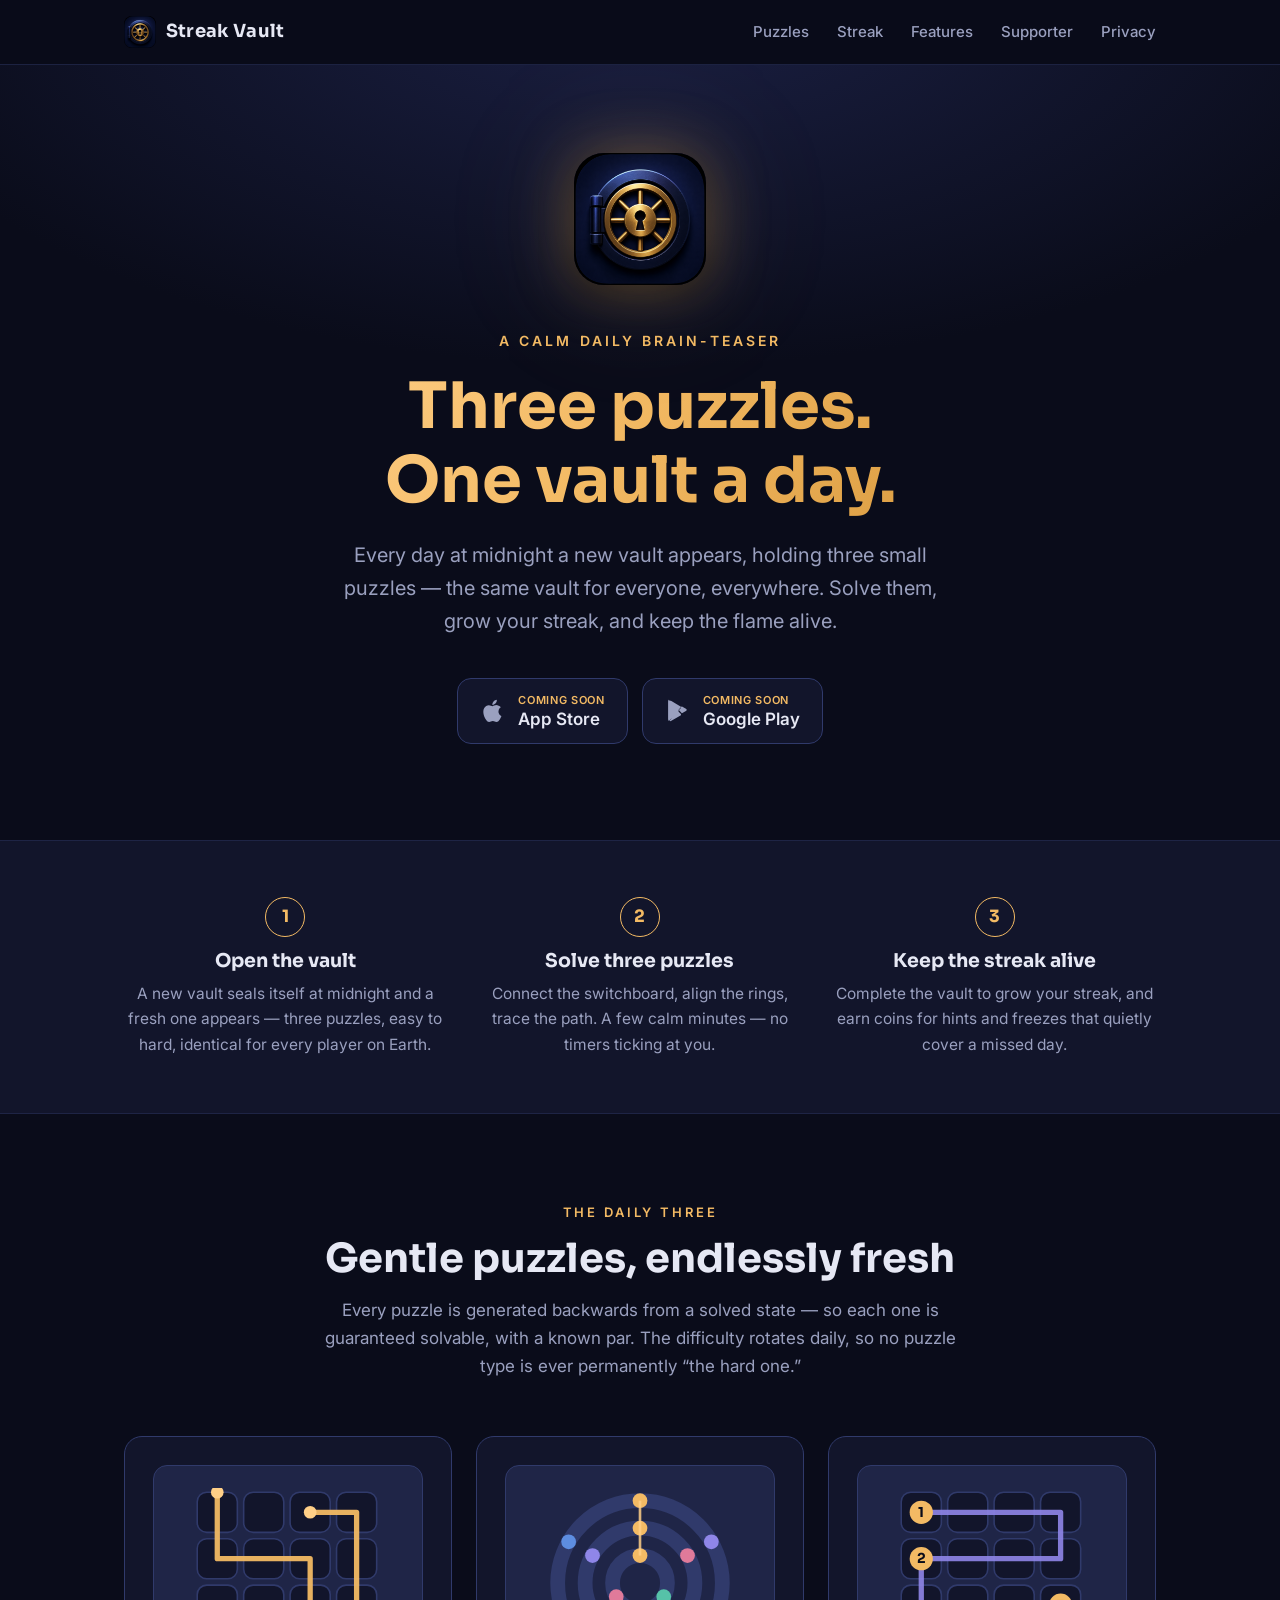
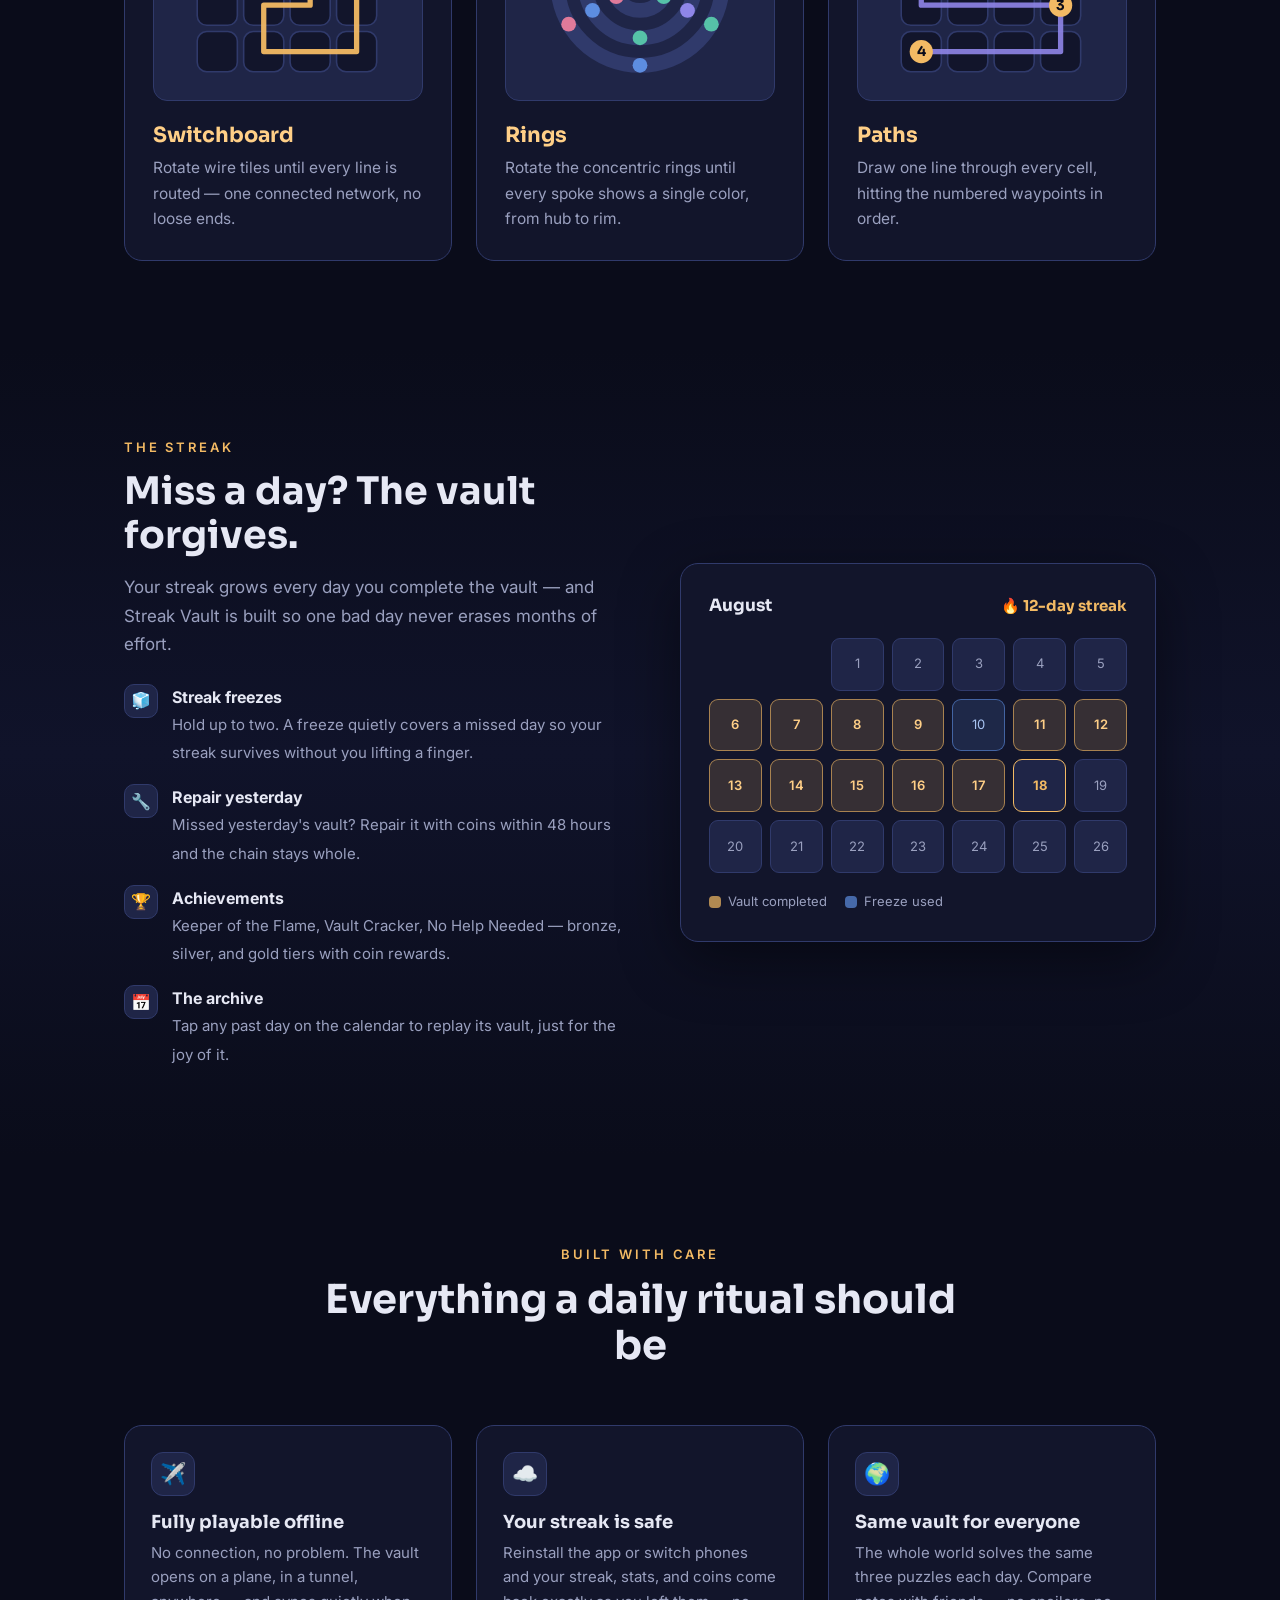
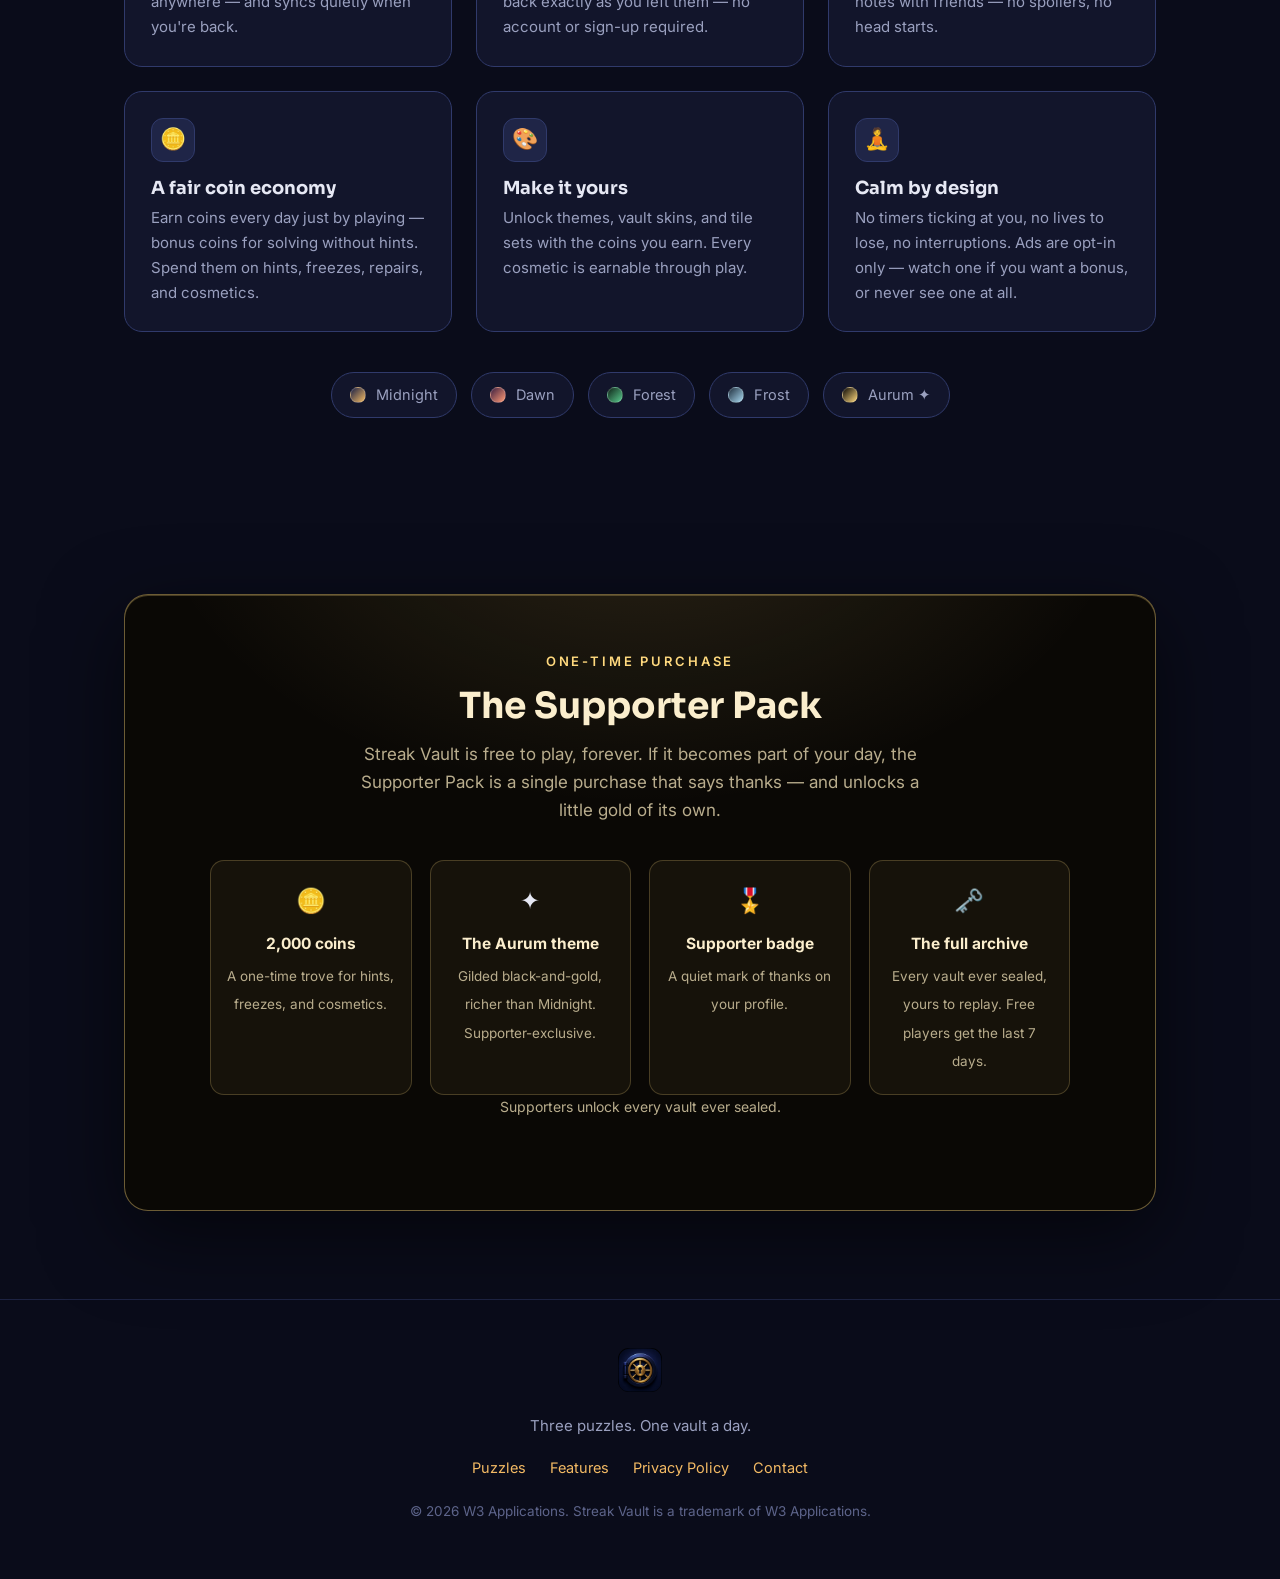
==== index.html @ 49f93452 "Marketing site + privacy policy for streakvault.com Dark 'vault premium' landing page in the app's M" ====
<!DOCTYPE html>
<html lang="en">
<head>
  <meta charset="UTF-8">
  <meta name="viewport" content="width=device-width, initial-scale=1.0">
  <title>Streak Vault — Three puzzles. One vault a day.</title>
  <meta name="description" content="A calm daily brain-teaser. Open the daily vault, solve three small puzzles, and keep your streak alive. Same vault for everyone, everywhere — fully playable offline.">
  <link rel="icon" type="image/png" href="assets/favicon.png">
  <link rel="apple-touch-icon" href="assets/apple-touch-icon.png">
  <meta property="og:title" content="Streak Vault — Three puzzles. One vault a day.">
  <meta property="og:description" content="A calm daily brain-teaser. Open the daily vault, solve three small puzzles, and keep your streak alive.">
  <meta property="og:image" content="https://streakvault.com/assets/app-icon.png">
  <meta property="og:url" content="https://streakvault.com/">
  <meta property="og:type" content="website">
  <link rel="preconnect" href="https://fonts.googleapis.com">
  <link rel="preconnect" href="https://fonts.gstatic.com" crossorigin>
  <link href="https://fonts.googleapis.com/css2?family=Inter:wght@400;500;600&family=Sora:wght@600;700&display=swap" rel="stylesheet">
  <link rel="stylesheet" href="styles.css">
</head>
<body>

<nav class="nav">
  <div class="wrap nav-inner">
    <a href="#" class="nav-brand">
      <img src="assets/app-icon.png" alt="" width="32" height="32">
      Streak Vault
    </a>
    <div class="nav-links">
      <a href="#puzzles">Puzzles</a>
      <a href="#streak" class="hide-sm">Streak</a>
      <a href="#features" class="hide-sm">Features</a>
      <a href="#supporter">Supporter</a>
      <a href="privacy.html">Privacy</a>
    </div>
  </div>
</nav>

<header class="hero">
  <div class="wrap">
    <img class="hero-icon" src="assets/app-icon.png" alt="Streak Vault app icon" width="132" height="132">
    <div class="eyebrow">A calm daily brain-teaser</div>
    <h1>Three puzzles.<br>One vault a day.</h1>
    <p class="sub">Every day at midnight a new vault appears, holding three small puzzles — the same vault for everyone, everywhere. Solve them, grow your streak, and keep the flame alive.</p>
    <div class="badges">
      <span class="badge" title="Coming soon">
        <svg viewBox="0 0 24 24" aria-hidden="true"><path d="M17.05 12.54c-.03-2.6 2.12-3.85 2.22-3.91-1.21-1.77-3.09-2.01-3.76-2.04-1.6-.16-3.12.94-3.93.94-.81 0-2.06-.92-3.39-.89-1.74.03-3.35 1.01-4.25 2.57-1.81 3.14-.46 7.79 1.3 10.34.86 1.25 1.89 2.65 3.24 2.6 1.3-.05 1.79-.84 3.36-.84 1.57 0 2.01.84 3.38.81 1.4-.02 2.29-1.27 3.15-2.53.99-1.45 1.4-2.85 1.42-2.92-.03-.01-2.72-1.04-2.74-4.13zM14.46 4.9c.72-.87 1.2-2.08 1.07-3.29-1.03.04-2.28.69-3.02 1.56-.66.77-1.24 2-1.09 3.18 1.15.09 2.33-.58 3.04-1.45z"/></svg>
        <span><span class="badge-top">Coming soon</span><span class="badge-bottom">App Store</span></span>
      </span>
      <span class="badge" title="Coming soon">
        <svg viewBox="0 0 24 24" aria-hidden="true"><path d="M3.6 1.8c-.4.4-.6 1-.6 1.7v17c0 .7.2 1.3.6 1.7l.1.1 9.5-9.5v-.2L3.7 1.7l-.1.1zm12.8 12.9l-3.2-3.2v-.2l3.2-3.2.1.1 3.8 2.2c1.1.6 1.1 1.6 0 2.2l-3.8 2.2-.1-.1zm-.9.9L12.3 12.4 4.5 22.2c.4.4 1 .4 1.7 0l9.3-5.4v-1.2zm0-7.2L6.2 3c-.7-.4-1.3-.4-1.7 0l7.8 9.8 3.2-3.2v-1.2z" transform="scale(0.95)"/></svg>
        <span><span class="badge-top">Coming soon</span><span class="badge-bottom">Google Play</span></span>
      </span>
    </div>
  </div>
</header>

<div class="ritual">
  <div class="wrap ritual-steps">
    <div class="ritual-step">
      <span class="num">1</span>
      <h3>Open the vault</h3>
      <p>A new vault seals itself at midnight and a fresh one appears — three puzzles, easy to hard, identical for every player on Earth.</p>
    </div>
    <div class="ritual-step">
      <span class="num">2</span>
      <h3>Solve three puzzles</h3>
      <p>Connect the switchboard, align the rings, trace the path. A few calm minutes — no timers ticking at you.</p>
    </div>
    <div class="ritual-step">
      <span class="num">3</span>
      <h3>Keep the streak alive</h3>
      <p>Complete the vault to grow your streak, and earn coins for hints and freezes that quietly cover a missed day.</p>
    </div>
  </div>
</div>

<section id="puzzles">
  <div class="wrap">
    <div class="section-head">
      <div class="kicker">The daily three</div>
      <h2>Gentle puzzles, endlessly fresh</h2>
      <p>Every puzzle is generated backwards from a solved state — so each one is guaranteed solvable, with a known par. The difficulty rotates daily, so no puzzle type is ever permanently “the hard one.”</p>
    </div>
    <div class="puzzles-grid">

      <div class="puzzle-card">
        <div class="puzzle-art">
          <svg viewBox="0 0 180 180" aria-hidden="true">
            <g stroke="#303a6b" stroke-width="1.5" fill="#12152b">
              <rect x="4" y="4" width="38" height="38" rx="9"/><rect x="48" y="4" width="38" height="38" rx="9"/><rect x="92" y="4" width="38" height="38" rx="9"/><rect x="136" y="4" width="38" height="38" rx="9"/>
              <rect x="4" y="48" width="38" height="38" rx="9"/><rect x="48" y="48" width="38" height="38" rx="9"/><rect x="92" y="48" width="38" height="38" rx="9"/><rect x="136" y="48" width="38" height="38" rx="9"/>
              <rect x="4" y="92" width="38" height="38" rx="9"/><rect x="48" y="92" width="38" height="38" rx="9"/><rect x="92" y="92" width="38" height="38" rx="9"/><rect x="136" y="92" width="38" height="38" rx="9"/>
              <rect x="4" y="136" width="38" height="38" rx="9"/><rect x="48" y="136" width="38" height="38" rx="9"/><rect x="92" y="136" width="38" height="38" rx="9"/><rect x="136" y="136" width="38" height="38" rx="9"/>
            </g>
            <path d="M23 4 L23 67 L111 67 L111 111 L67 111 L67 155 L155 155 L155 23 L111 23" fill="none" stroke="#f3ba64" stroke-width="5" stroke-linecap="round" stroke-linejoin="round" opacity="0.95"/>
            <circle cx="23" cy="4" r="6" fill="#ffcf87"/>
            <circle cx="111" cy="23" r="6" fill="#ffcf87"/>
          </svg>
        </div>
        <h3>Switchboard</h3>
        <p>Rotate wire tiles until every line is routed — one connected network, no loose ends.</p>
      </div>

      <div class="puzzle-card">
        <div class="puzzle-art">
          <svg viewBox="0 0 180 180" aria-hidden="true">
            <circle cx="90" cy="90" r="78" fill="none" stroke="#303a6b" stroke-width="14"/>
            <circle cx="90" cy="90" r="52" fill="none" stroke="#303a6b" stroke-width="14"/>
            <circle cx="90" cy="90" r="26" fill="none" stroke="#303a6b" stroke-width="14"/>
            <g>
              <circle cx="90" cy="12" r="7" fill="#f3ba64"/><circle cx="90" cy="38" r="7" fill="#f3ba64"/><circle cx="90" cy="64" r="7" fill="#f3ba64"/>
              <circle cx="157.6" cy="129" r="7" fill="#56c2a8"/><circle cx="135" cy="116" r="7" fill="#8f86e8"/><circle cx="112.5" cy="103" r="7" fill="#56c2a8"/>
              <circle cx="22.4" cy="129" r="7" fill="#e07a9a"/><circle cx="45" cy="116" r="7" fill="#5d8de0"/><circle cx="67.5" cy="103" r="7" fill="#e07a9a"/>
              <circle cx="22.4" cy="51" r="7" fill="#5d8de0"/><circle cx="45" cy="64" r="7" fill="#8f86e8"/>
              <circle cx="157.6" cy="51" r="7" fill="#8f86e8"/><circle cx="135" cy="64" r="7" fill="#e07a9a"/>
              <circle cx="90" cy="168" r="7" fill="#5d8de0"/><circle cx="90" cy="142" r="7" fill="#56c2a8"/>
            </g>
            <line x1="90" y1="12" x2="90" y2="64" stroke="#ffcf87" stroke-width="2.5" opacity="0.85"/>
          </svg>
        </div>
        <h3>Rings</h3>
        <p>Rotate the concentric rings until every spoke shows a single color, from hub to rim.</p>
      </div>

      <div class="puzzle-card">
        <div class="puzzle-art">
          <svg viewBox="0 0 180 180" aria-hidden="true">
            <g stroke="#303a6b" stroke-width="1.5" fill="#12152b">
              <rect x="4" y="4" width="38" height="38" rx="9"/><rect x="48" y="4" width="38" height="38" rx="9"/><rect x="92" y="4" width="38" height="38" rx="9"/><rect x="136" y="4" width="38" height="38" rx="9"/>
              <rect x="4" y="48" width="38" height="38" rx="9"/><rect x="48" y="48" width="38" height="38" rx="9"/><rect x="92" y="48" width="38" height="38" rx="9"/><rect x="136" y="48" width="38" height="38" rx="9"/>
              <rect x="4" y="92" width="38" height="38" rx="9"/><rect x="48" y="92" width="38" height="38" rx="9"/><rect x="92" y="92" width="38" height="38" rx="9"/><rect x="136" y="92" width="38" height="38" rx="9"/>
              <rect x="4" y="136" width="38" height="38" rx="9"/><rect x="48" y="136" width="38" height="38" rx="9"/><rect x="92" y="136" width="38" height="38" rx="9"/><rect x="136" y="136" width="38" height="38" rx="9"/>
            </g>
            <path d="M23 23 L67 23 L111 23 L155 23 L155 67 L111 67 L67 67 L23 67 L23 111 L67 111 L111 111 L155 111 L155 155 L111 155 L67 155 L23 155"
                  fill="none" stroke="#8f86e8" stroke-width="5" stroke-linecap="round" stroke-linejoin="round" opacity="0.9"/>
            <g font-family="Sora, sans-serif" font-size="13" font-weight="700" text-anchor="middle">
              <circle cx="23" cy="23" r="11" fill="#f3ba64"/><text x="23" y="27.5" fill="#0a0c1a">1</text>
              <circle cx="23" cy="67" r="11" fill="#f3ba64"/><text x="23" y="71.5" fill="#0a0c1a">2</text>
              <circle cx="155" cy="111" r="11" fill="#f3ba64"/><text x="155" y="115.5" fill="#0a0c1a">3</text>
              <circle cx="23" cy="155" r="11" fill="#f3ba64"/><text x="23" y="159.5" fill="#0a0c1a">4</text>
            </g>
          </svg>
        </div>
        <h3>Paths</h3>
        <p>Draw one line through every cell, hitting the numbered waypoints in order.</p>
      </div>

    </div>
  </div>
</section>

<section id="streak" class="streak">
  <div class="wrap streak-cols">
    <div class="streak-copy">
      <div class="kicker" style="font-size:13px;font-weight:600;letter-spacing:.22em;text-transform:uppercase;color:var(--gold);margin-bottom:12px;">The streak</div>
      <h2>Miss a day? The vault forgives.</h2>
      <p>Your streak grows every day you complete the vault — and Streak Vault is built so one bad day never erases months of effort.</p>
      <ul class="streak-list">
        <li>
          <span class="dot">🧊</span>
          <span><b>Streak freezes</b><span class="desc">Hold up to two. A freeze quietly covers a missed day so your streak survives without you lifting a finger.</span></span>
        </li>
        <li>
          <span class="dot">🔧</span>
          <span><b>Repair yesterday</b><span class="desc">Missed yesterday's vault? Repair it with coins within 48 hours and the chain stays whole.</span></span>
        </li>
        <li>
          <span class="dot">🏆</span>
          <span><b>Achievements</b><span class="desc">Keeper of the Flame, Vault Cracker, No Help Needed — bronze, silver, and gold tiers with coin rewards.</span></span>
        </li>
        <li>
          <span class="dot">📅</span>
          <span><b>The archive</b><span class="desc">Tap any past day on the calendar to replay its vault, just for the joy of it.</span></span>
        </li>
      </ul>
    </div>
    <div class="calendar-card" aria-hidden="true">
      <div class="cal-head">
        <span class="month">August</span>
        <span class="streak-count">🔥 12-day streak</span>
      </div>
      <div class="cal-grid">
        <span class="cal-cell empty"></span><span class="cal-cell empty"></span><span class="cal-cell">1</span><span class="cal-cell">2</span><span class="cal-cell">3</span><span class="cal-cell">4</span><span class="cal-cell">5</span>
        <span class="cal-cell done">6</span><span class="cal-cell done">7</span><span class="cal-cell done">8</span><span class="cal-cell done">9</span><span class="cal-cell frozen">10</span><span class="cal-cell done">11</span><span class="cal-cell done">12</span>
        <span class="cal-cell done">13</span><span class="cal-cell done">14</span><span class="cal-cell done">15</span><span class="cal-cell done">16</span><span class="cal-cell done">17</span><span class="cal-cell today">18</span><span class="cal-cell">19</span>
        <span class="cal-cell">20</span><span class="cal-cell">21</span><span class="cal-cell">22</span><span class="cal-cell">23</span><span class="cal-cell">24</span><span class="cal-cell">25</span><span class="cal-cell">26</span>
      </div>
      <div class="cal-legend">
        <span class="chip"><span class="swatch done"></span>Vault completed</span>
        <span class="chip"><span class="swatch frozen"></span>Freeze used</span>
      </div>
    </div>
  </div>
</section>

<section id="features">
  <div class="wrap">
    <div class="section-head">
      <div class="kicker">Built with care</div>
      <h2>Everything a daily ritual should be</h2>
    </div>
    <div class="features-grid">
      <div class="feature-card">
        <div class="icon">✈️</div>
        <h3>Fully playable offline</h3>
        <p>No connection, no problem. The vault opens on a plane, in a tunnel, anywhere — and syncs quietly when you're back.</p>
      </div>
      <div class="feature-card">
        <div class="icon">☁️</div>
        <h3>Your streak is safe</h3>
        <p>Reinstall the app or switch phones and your streak, stats, and coins come back exactly as you left them — no account or sign-up required.</p>
      </div>
      <div class="feature-card">
        <div class="icon">🌍</div>
        <h3>Same vault for everyone</h3>
        <p>The whole world solves the same three puzzles each day. Compare notes with friends — no spoilers, no head starts.</p>
      </div>
      <div class="feature-card">
        <div class="icon">🪙</div>
        <h3>A fair coin economy</h3>
        <p>Earn coins every day just by playing — bonus coins for solving without hints. Spend them on hints, freezes, repairs, and cosmetics.</p>
      </div>
      <div class="feature-card">
        <div class="icon">🎨</div>
        <h3>Make it yours</h3>
        <p>Unlock themes, vault skins, and tile sets with the coins you earn. Every cosmetic is earnable through play.</p>
      </div>
      <div class="feature-card">
        <div class="icon">🧘</div>
        <h3>Calm by design</h3>
        <p>No timers ticking at you, no lives to lose, no interruptions. Ads are opt-in only — watch one if you want a bonus, or never see one at all.</p>
      </div>
    </div>
    <div class="themes-row">
      <span class="theme-pill"><span class="sw" style="background:linear-gradient(135deg,#1b2044,#f3ba64)"></span>Midnight</span>
      <span class="theme-pill"><span class="sw" style="background:linear-gradient(135deg,#3d1f3f,#ff9a76)"></span>Dawn</span>
      <span class="theme-pill"><span class="sw" style="background:linear-gradient(135deg,#0f2418,#59c98d)"></span>Forest</span>
      <span class="theme-pill"><span class="sw" style="background:linear-gradient(135deg,#20303f,#a8d8f0)"></span>Frost</span>
      <span class="theme-pill"><span class="sw" style="background:linear-gradient(135deg,#0a0805,#ffd97e)"></span>Aurum ✦</span>
    </div>
  </div>
</section>

<section id="supporter">
  <div class="wrap">
    <div class="supporter-card">
      <div class="kicker">One-time purchase</div>
      <h2>The Supporter Pack</h2>
      <p>Streak Vault is free to play, forever. If it becomes part of your day, the Supporter Pack is a single purchase that says thanks — and unlocks a little gold of its own.</p>
      <div class="supporter-perks">
        <div class="perk">
          <div class="perk-icon">🪙</div>
          <b>2,000 coins</b>
          <span>A one-time trove for hints, freezes, and cosmetics.</span>
        </div>
        <div class="perk">
          <div class="perk-icon">✦</div>
          <b>The Aurum theme</b>
          <span>Gilded black-and-gold, richer than Midnight. Supporter-exclusive.</span>
        </div>
        <div class="perk">
          <div class="perk-icon">🎖️</div>
          <b>Supporter badge</b>
          <span>A quiet mark of thanks on your profile.</span>
        </div>
        <div class="perk">
          <div class="perk-icon">🗝️</div>
          <b>The full archive</b>
          <span>Every vault ever sealed, yours to replay. Free players get the last 7 days.</span>
        </div>
      </div>
      <p class="supporter-note">Supporters unlock every vault ever sealed.</p>
    </div>
  </div>
</section>

<footer>
  <div class="wrap">
    <img src="assets/app-icon.png" alt="" width="44" height="44">
    <p class="foot-tag">Three puzzles. One vault a day.</p>
    <div class="foot-links">
      <a href="#puzzles">Puzzles</a>
      <a href="#features">Features</a>
      <a href="privacy.html">Privacy Policy</a>
      <a href="mailto:ahaboubi@w3applications.com">Contact</a>
    </div>
    <p class="copyright">© 2026 W3 Applications. Streak Vault is a trademark of W3 Applications.</p>
  </div>
</footer>

</body>
</html>
---- styles.css ----
/* Streak Vault — marketing site styles
   Palette lifted from the app's Midnight theme (vault_theme.dart) */

:root {
  --bg: #0a0c1a;
  --bg-top: #1b2044;
  --surface: #12152b;
  --tile: #1f2547;
  --border: #303a6b;
  --gold: #f3ba64;
  --glow: #ffcf87;
  --text: #e6e8f4;
  --muted: #9aa0bf;
  --teal: #56c2a8;
  --violet: #8f86e8;
  --rose: #e07a9a;
  --blue: #5d8de0;
  --moss: #7fb069;
  --aurum: #ffd97e;
  --aurum-bg: #0a0805;
  --radius: 18px;
  --maxw: 1080px;
}

* { margin: 0; padding: 0; box-sizing: border-box; }

html { scroll-behavior: smooth; }

body {
  background: var(--bg);
  color: var(--text);
  font-family: "Inter", -apple-system, BlinkMacSystemFont, "Segoe UI", sans-serif;
  font-size: 17px;
  line-height: 1.65;
  -webkit-font-smoothing: antialiased;
}

h1, h2, h3 { font-family: "Sora", "Inter", sans-serif; line-height: 1.15; }

a { color: var(--gold); text-decoration: none; }
a:hover { color: var(--glow); }

.wrap { max-width: var(--maxw); margin: 0 auto; padding: 0 24px; }

/* ---------- nav ---------- */

.nav {
  position: sticky;
  top: 0;
  z-index: 10;
  background: rgba(10, 12, 26, 0.82);
  backdrop-filter: blur(12px);
  -webkit-backdrop-filter: blur(12px);
  border-bottom: 1px solid rgba(48, 58, 107, 0.5);
}

.nav-inner {
  display: flex;
  align-items: center;
  justify-content: space-between;
  height: 64px;
}

.nav-brand {
  display: flex;
  align-items: center;
  gap: 10px;
  font-family: "Sora", sans-serif;
  font-weight: 700;
  font-size: 18px;
  color: var(--text);
  letter-spacing: 0.01em;
}

.nav-brand img { width: 32px; height: 32px; border-radius: 8px; }

.nav-links { display: flex; gap: 28px; font-size: 15px; }
.nav-links a { color: var(--muted); font-weight: 500; }
.nav-links a:hover { color: var(--glow); }

/* ---------- hero ---------- */

.hero {
  position: relative;
  overflow: hidden;
  background: radial-gradient(ellipse 90% 70% at 50% -10%, var(--bg-top) 0%, var(--bg) 70%);
  text-align: center;
  padding: 88px 0 96px;
}

.hero-icon {
  width: 132px;
  height: 132px;
  border-radius: 30px;
  box-shadow:
    0 0 60px rgba(243, 186, 100, 0.35),
    0 0 140px rgba(243, 186, 100, 0.15),
    0 8px 30px rgba(0, 0, 0, 0.6);
  margin-bottom: 36px;
}

.hero .eyebrow {
  font-size: 14px;
  font-weight: 600;
  letter-spacing: 0.22em;
  text-transform: uppercase;
  color: var(--gold);
  margin-bottom: 18px;
}

.hero h1 {
  font-size: clamp(38px, 6.5vw, 64px);
  font-weight: 700;
  margin: 0 auto 22px;
  max-width: 700px;
  background: linear-gradient(120deg, var(--glow) 0%, var(--gold) 45%, #d99a3e 100%);
  -webkit-background-clip: text;
  background-clip: text;
  color: transparent;
}

.hero .sub {
  font-size: clamp(17px, 2.2vw, 20px);
  color: var(--muted);
  max-width: 620px;
  margin: 0 auto 40px;
}

/* store badges */

.badges { display: flex; gap: 14px; justify-content: center; flex-wrap: wrap; }

.badge {
  display: inline-flex;
  align-items: center;
  gap: 12px;
  padding: 12px 22px;
  border: 1px solid var(--border);
  border-radius: 14px;
  background: var(--surface);
  color: var(--text);
  text-align: left;
  cursor: default;
}

.badge svg { width: 26px; height: 26px; fill: var(--muted); flex-shrink: 0; }
.badge .badge-top { display: block; font-size: 11px; color: var(--gold); letter-spacing: 0.06em; text-transform: uppercase; font-weight: 600; }
.badge .badge-bottom { display: block; font-size: 17px; font-weight: 600; line-height: 1.25; }

/* ---------- sections ---------- */

section { padding: 88px 0; }

.section-head { text-align: center; max-width: 640px; margin: 0 auto 56px; }

.section-head .kicker {
  font-size: 13px;
  font-weight: 600;
  letter-spacing: 0.22em;
  text-transform: uppercase;
  color: var(--gold);
  margin-bottom: 12px;
}

.section-head h2 { font-size: clamp(28px, 4.5vw, 40px); margin-bottom: 14px; }
.section-head p { color: var(--muted); font-size: 17px; }

/* ritual strip */

.ritual { background: var(--surface); border-top: 1px solid rgba(48,58,107,.4); border-bottom: 1px solid rgba(48,58,107,.4); padding: 56px 0; }
.ritual-steps { display: grid; grid-template-columns: repeat(3, 1fr); gap: 32px; text-align: center; }
.ritual-step .num {
  display: inline-flex; align-items: center; justify-content: center;
  width: 40px; height: 40px; border-radius: 50%;
  border: 1px solid var(--gold); color: var(--gold);
  font-family: "Sora", sans-serif; font-weight: 700; font-size: 17px;
  margin-bottom: 14px;
}
.ritual-step h3 { font-size: 19px; margin-bottom: 8px; }
.ritual-step p { color: var(--muted); font-size: 15.5px; }

/* puzzle cards */

.puzzles-grid { display: grid; grid-template-columns: repeat(3, 1fr); gap: 24px; }

.puzzle-card {
  background: var(--surface);
  border: 1px solid var(--border);
  border-radius: var(--radius);
  padding: 28px;
  transition: transform 0.25s ease, box-shadow 0.25s ease, border-color 0.25s ease;
}

.puzzle-card:hover {
  transform: translateY(-4px);
  border-color: rgba(243, 186, 100, 0.55);
  box-shadow: 0 12px 40px rgba(0, 0, 0, 0.45), 0 0 30px rgba(243, 186, 100, 0.08);
}

.puzzle-art {
  display: flex;
  align-items: center;
  justify-content: center;
  background: var(--tile);
  border: 1px solid var(--border);
  border-radius: 14px;
  padding: 22px;
  margin-bottom: 22px;
}

.puzzle-art svg { width: 100%; max-width: 190px; height: auto; }

.puzzle-card h3 { font-size: 21px; margin-bottom: 8px; color: var(--glow); }
.puzzle-card p { color: var(--muted); font-size: 15.5px; }

/* streak section */

.streak { background: linear-gradient(180deg, var(--bg) 0%, #10132a 50%, var(--bg) 100%); }

.streak-cols { display: grid; grid-template-columns: 1.05fr 1fr; gap: 56px; align-items: center; }

.streak-copy h2 { font-size: clamp(28px, 4vw, 38px); margin-bottom: 16px; }
.streak-copy > p { color: var(--muted); margin-bottom: 26px; }

.streak-list { list-style: none; display: grid; gap: 18px; }
.streak-list li { display: flex; gap: 14px; align-items: flex-start; }
.streak-list .dot {
  flex-shrink: 0;
  width: 34px; height: 34px; border-radius: 10px;
  display: inline-flex; align-items: center; justify-content: center;
  background: var(--tile); border: 1px solid var(--border);
  font-size: 16px;
}
.streak-list b { display: block; font-size: 16px; }
.streak-list span.desc { color: var(--muted); font-size: 15px; }

.calendar-card {
  background: var(--surface);
  border: 1px solid var(--border);
  border-radius: var(--radius);
  padding: 28px;
  box-shadow: 0 18px 60px rgba(0, 0, 0, 0.45);
}

.calendar-card .cal-head {
  display: flex; justify-content: space-between; align-items: baseline;
  margin-bottom: 18px; font-family: "Sora", sans-serif;
}
.calendar-card .cal-head .month { font-weight: 700; font-size: 17px; }
.calendar-card .cal-head .streak-count { color: var(--gold); font-weight: 700; font-size: 15px; }

.cal-grid { display: grid; grid-template-columns: repeat(7, 1fr); gap: 8px; }
.cal-cell {
  aspect-ratio: 1;
  border-radius: 9px;
  display: flex; align-items: center; justify-content: center;
  font-size: 13px;
  background: var(--tile);
  border: 1px solid var(--border);
  color: var(--muted);
}
.cal-cell.done { background: rgba(243, 186, 100, 0.16); border-color: rgba(243, 186, 100, 0.6); color: var(--glow); font-weight: 600; }
.cal-cell.frozen { background: rgba(93, 141, 224, 0.16); border-color: rgba(93, 141, 224, 0.6); color: #a9c4f2; }
.cal-cell.today { border: 1.5px solid var(--gold); color: var(--gold); font-weight: 700; }
.cal-cell.empty { background: transparent; border-color: transparent; }

.cal-legend { display: flex; gap: 18px; margin-top: 18px; font-size: 13px; color: var(--muted); flex-wrap: wrap; }
.cal-legend .chip { display: inline-flex; align-items: center; gap: 7px; }
.cal-legend .swatch { width: 12px; height: 12px; border-radius: 4px; display: inline-block; }
.cal-legend .swatch.done { background: rgba(243, 186, 100, 0.7); }
.cal-legend .swatch.frozen { background: rgba(93, 141, 224, 0.7); }

/* features grid */

.features-grid { display: grid; grid-template-columns: repeat(3, 1fr); gap: 24px; }

.feature-card {
  background: var(--surface);
  border: 1px solid var(--border);
  border-radius: var(--radius);
  padding: 26px;
}

.feature-card .icon {
  width: 44px; height: 44px; border-radius: 12px;
  display: flex; align-items: center; justify-content: center;
  font-size: 21px;
  background: var(--tile);
  border: 1px solid var(--border);
  margin-bottom: 16px;
}

.feature-card h3 { font-size: 18px; margin-bottom: 8px; }
.feature-card p { color: var(--muted); font-size: 15px; }

/* themes row */

.themes-row { display: flex; gap: 14px; justify-content: center; flex-wrap: wrap; margin-top: 40px; }
.theme-pill {
  display: inline-flex; align-items: center; gap: 10px;
  padding: 10px 18px;
  border-radius: 999px;
  border: 1px solid var(--border);
  background: var(--surface);
  font-size: 14.5px;
  color: var(--muted);
}
.theme-pill .sw { width: 16px; height: 16px; border-radius: 50%; display: inline-block; border: 1px solid rgba(255,255,255,0.18); }

/* supporter */

.supporter-card {
  position: relative;
  overflow: hidden;
  background:
    radial-gradient(ellipse 80% 90% at 50% -20%, rgba(255, 217, 126, 0.14) 0%, transparent 60%),
    var(--aurum-bg);
  border: 1px solid rgba(255, 217, 126, 0.4);
  border-radius: 24px;
  padding: 56px 40px;
  text-align: center;
  box-shadow: 0 24px 80px rgba(0, 0, 0, 0.55), inset 0 1px 0 rgba(255, 217, 126, 0.25);
}

.supporter-card .kicker {
  font-size: 13px; font-weight: 600; letter-spacing: 0.22em; text-transform: uppercase;
  color: var(--aurum); margin-bottom: 12px;
}
.supporter-card h2 { font-size: clamp(26px, 4vw, 36px); color: #fbeecd; margin-bottom: 14px; }
.supporter-card > p { color: #b9ad8d; max-width: 560px; margin: 0 auto 36px; }

.supporter-perks { display: grid; grid-template-columns: repeat(4, 1fr); gap: 18px; max-width: 860px; margin: 0 auto; }
.perk {
  background: rgba(255, 217, 126, 0.05);
  border: 1px solid rgba(255, 217, 126, 0.22);
  border-radius: 14px;
  padding: 20px 14px;
}
.perk .perk-icon { font-size: 24px; margin-bottom: 10px; }
.perk b { display: block; color: #fbeecd; font-size: 15.5px; margin-bottom: 5px; }
.perk span { color: #b9ad8d; font-size: 13.5px; line-height: 1.45; }

.supporter-note { margin-top: 30px; font-size: 14px; color: #8d8368; }

/* footer */

footer {
  border-top: 1px solid rgba(48, 58, 107, 0.5);
  padding: 48px 0 56px;
  text-align: center;
}
footer img { width: 44px; height: 44px; border-radius: 11px; margin-bottom: 14px; }
footer .foot-tag { color: var(--muted); font-size: 15px; margin-bottom: 18px; }
footer .foot-links { display: flex; gap: 24px; justify-content: center; font-size: 14.5px; margin-bottom: 20px; flex-wrap: wrap; }
footer .copyright { color: #5d648a; font-size: 13.5px; }

/* ---------- privacy page ---------- */

.doc { max-width: 760px; margin: 0 auto; padding: 64px 24px 96px; }
.doc h1 { font-size: clamp(30px, 5vw, 42px); margin-bottom: 10px; }
.doc .doc-date { color: var(--muted); font-size: 15px; margin-bottom: 40px; }
.doc h2 { font-size: 23px; margin: 44px 0 14px; color: var(--glow); }
.doc p, .doc li { color: #c3c7dd; font-size: 16.5px; }
.doc p { margin-bottom: 14px; }
.doc ul { margin: 0 0 14px 22px; }
.doc li { margin-bottom: 8px; }
.doc strong { color: var(--text); }

/* ---------- responsive ---------- */

@media (max-width: 880px) {
  .puzzles-grid, .features-grid { grid-template-columns: 1fr; max-width: 480px; margin-left: auto; margin-right: auto; }
  .streak-cols { grid-template-columns: 1fr; gap: 40px; }
  .supporter-perks { grid-template-columns: repeat(2, 1fr); }
  .ritual-steps { grid-template-columns: 1fr; max-width: 420px; margin: 0 auto; }
  .nav-links { gap: 13px; font-size: 13.5px; }
  .nav-links .hide-sm { display: none; }
  .nav-brand { font-size: 16px; white-space: nowrap; }
}

@media (prefers-reduced-motion: reduce) {
  html { scroll-behavior: auto; }
  .puzzle-card, .puzzle-card:hover { transition: none; transform: none; }
}
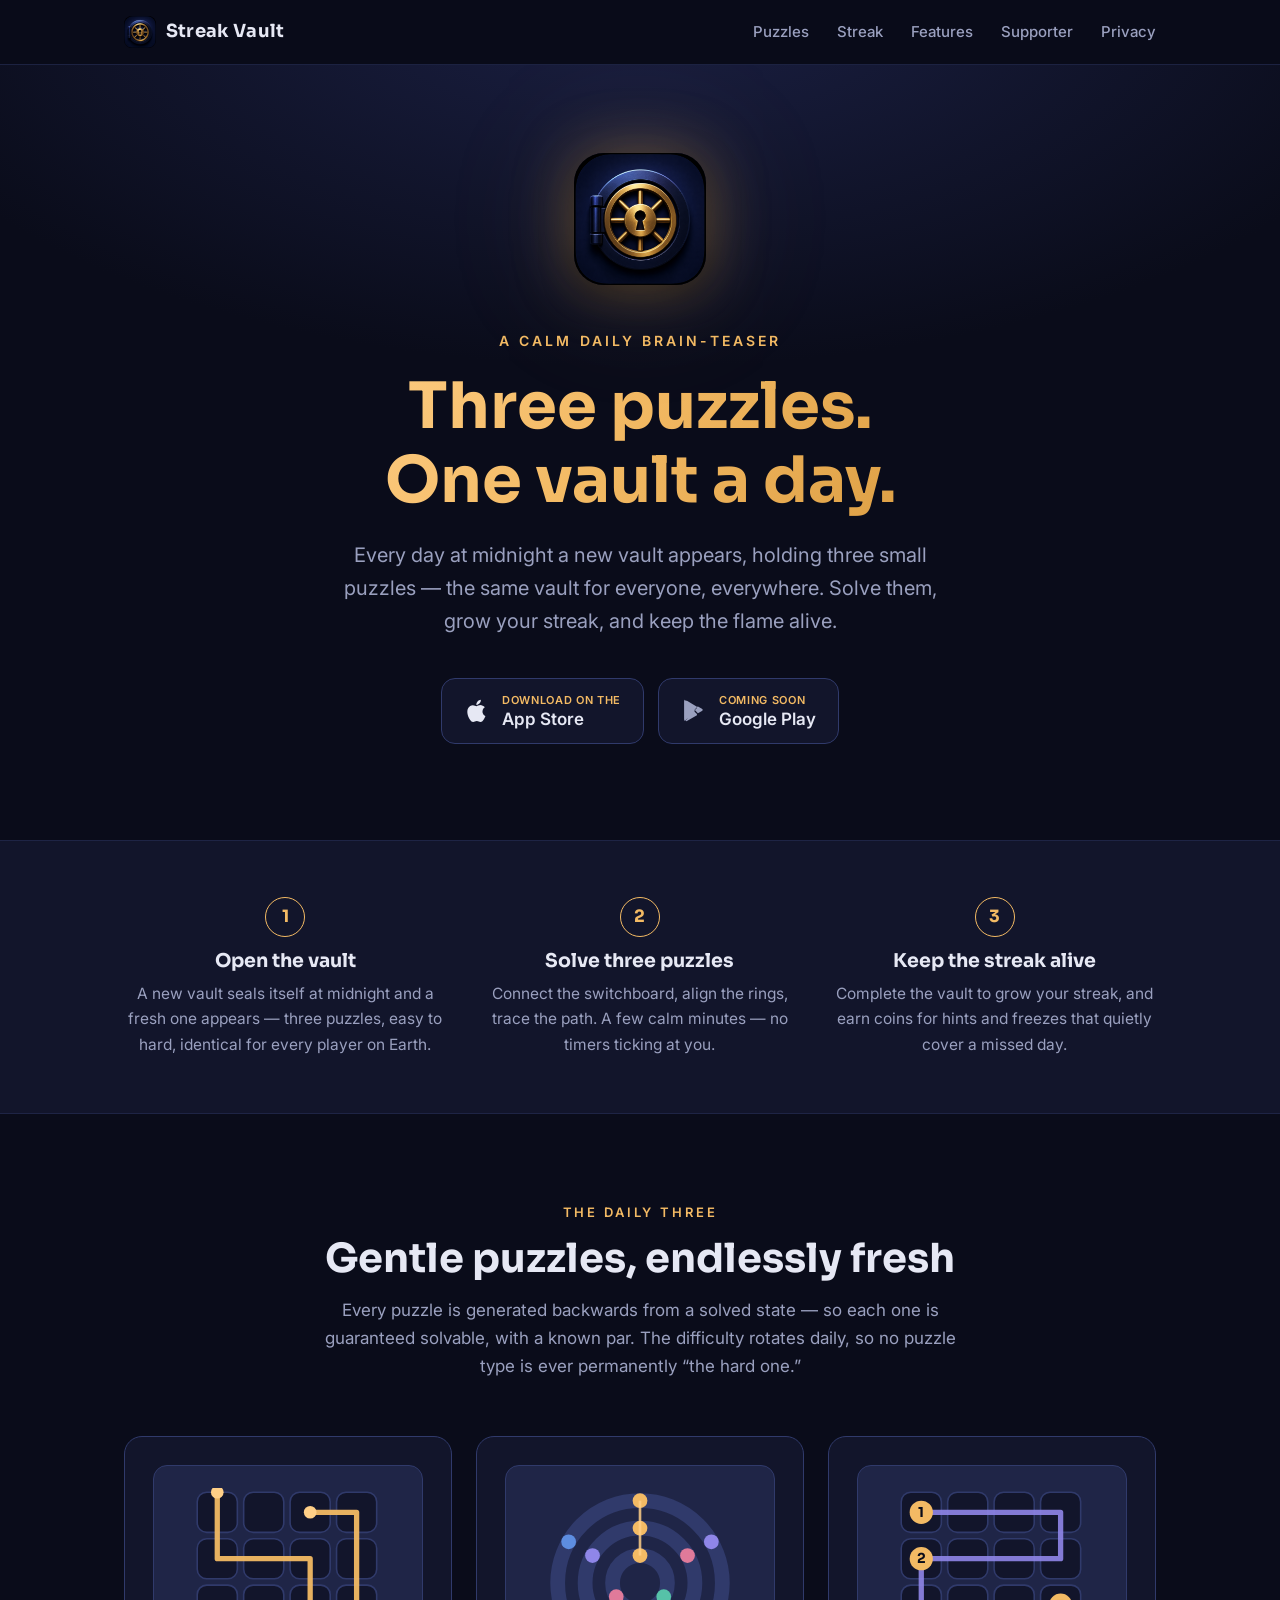
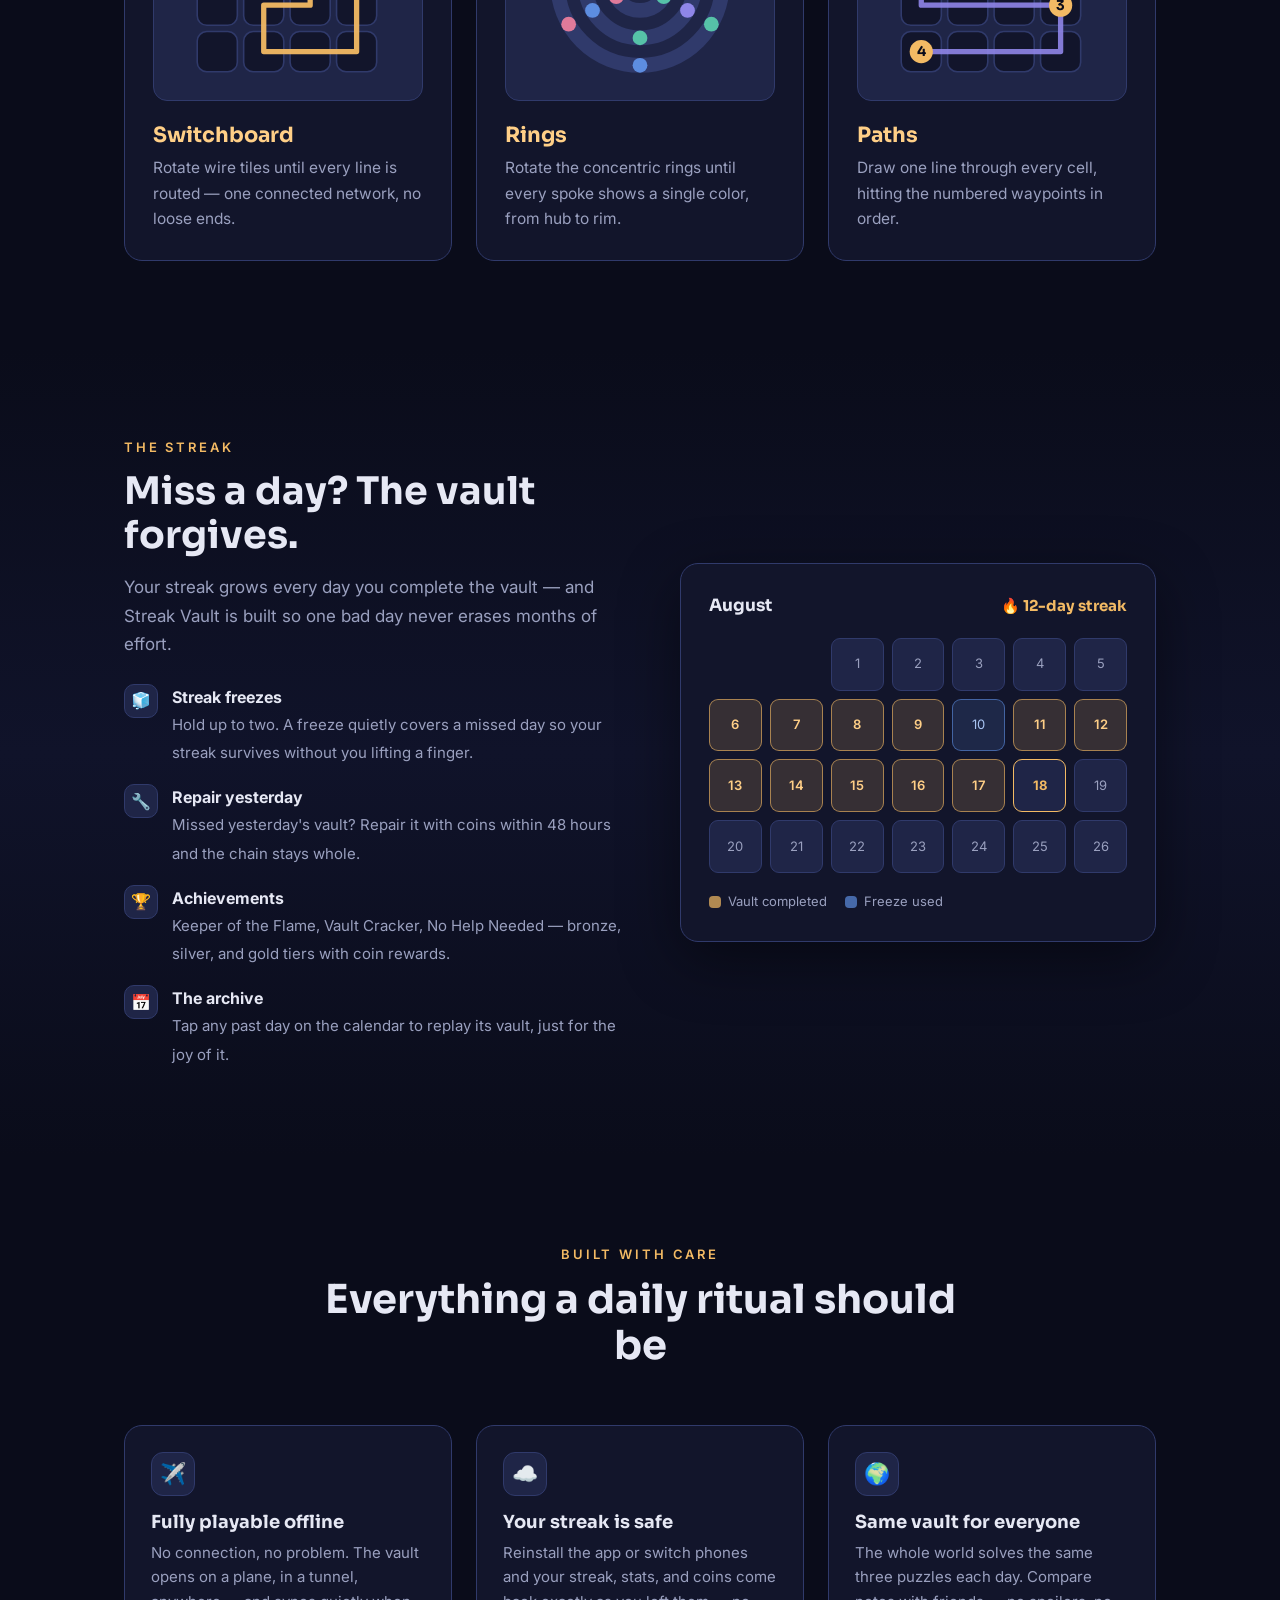
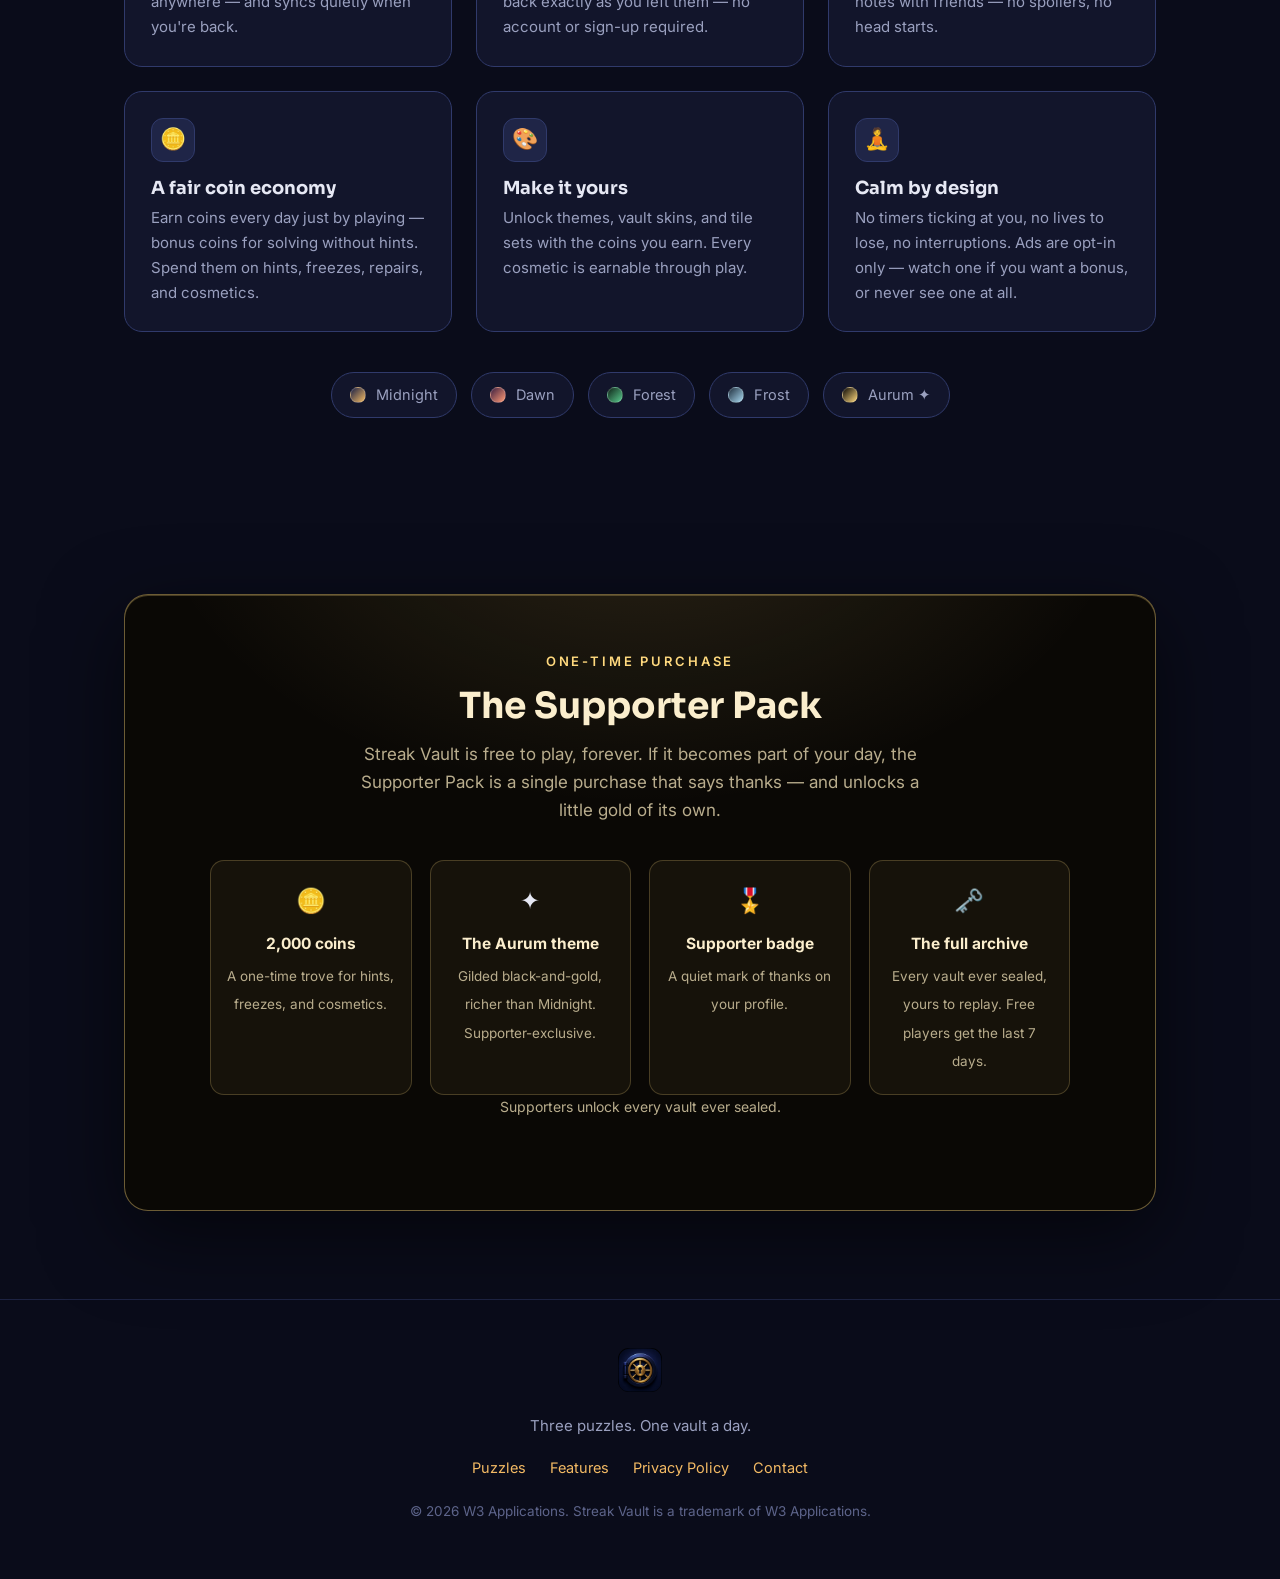
==== commit 6502d1f8: "Link the live App Store listing from the hero badge The iOS app is live, so the App Store badge is n" ====
--- a/index.html
+++ b/index.html
@@ -5,6 +5,7 @@
   <meta name="viewport" content="width=device-width, initial-scale=1.0">
   <title>Streak Vault — Three puzzles. One vault a day.</title>
   <meta name="description" content="A calm daily brain-teaser. Open the daily vault, solve three small puzzles, and keep your streak alive. Same vault for everyone, everywhere — fully playable offline.">
+  <link rel="canonical" href="https://streakvault.com/">
   <link rel="icon" type="image/png" href="assets/favicon.png">
   <link rel="apple-touch-icon" href="assets/apple-touch-icon.png">
   <meta property="og:title" content="Streak Vault — Three puzzles. One vault a day.">
@@ -42,10 +43,10 @@
     <h1>Three puzzles.<br>One vault a day.</h1>
     <p class="sub">Every day at midnight a new vault appears, holding three small puzzles — the same vault for everyone, everywhere. Solve them, grow your streak, and keep the flame alive.</p>
     <div class="badges">
-      <span class="badge" title="Coming soon">
+      <a class="badge" href="https://apps.apple.com/ca/app/streak-vault-daily-puzzles/id6798832109" target="_blank" rel="noopener">
         <svg viewBox="0 0 24 24" aria-hidden="true"><path d="M17.05 12.54c-.03-2.6 2.12-3.85 2.22-3.91-1.21-1.77-3.09-2.01-3.76-2.04-1.6-.16-3.12.94-3.93.94-.81 0-2.06-.92-3.39-.89-1.74.03-3.35 1.01-4.25 2.57-1.81 3.14-.46 7.79 1.3 10.34.86 1.25 1.89 2.65 3.24 2.6 1.3-.05 1.79-.84 3.36-.84 1.57 0 2.01.84 3.38.81 1.4-.02 2.29-1.27 3.15-2.53.99-1.45 1.4-2.85 1.42-2.92-.03-.01-2.72-1.04-2.74-4.13zM14.46 4.9c.72-.87 1.2-2.08 1.07-3.29-1.03.04-2.28.69-3.02 1.56-.66.77-1.24 2-1.09 3.18 1.15.09 2.33-.58 3.04-1.45z"/></svg>
-        <span><span class="badge-top">Coming soon</span><span class="badge-bottom">App Store</span></span>
-      </span>
+        <span><span class="badge-top">Download on the</span><span class="badge-bottom">App Store</span></span>
+      </a>
       <span class="badge" title="Coming soon">
         <svg viewBox="0 0 24 24" aria-hidden="true"><path d="M3.6 1.8c-.4.4-.6 1-.6 1.7v17c0 .7.2 1.3.6 1.7l.1.1 9.5-9.5v-.2L3.7 1.7l-.1.1zm12.8 12.9l-3.2-3.2v-.2l3.2-3.2.1.1 3.8 2.2c1.1.6 1.1 1.6 0 2.2l-3.8 2.2-.1-.1zm-.9.9L12.3 12.4 4.5 22.2c.4.4 1 .4 1.7 0l9.3-5.4v-1.2zm0-7.2L6.2 3c-.7-.4-1.3-.4-1.7 0l7.8 9.8 3.2-3.2v-1.2z" transform="scale(0.95)"/></svg>
         <span><span class="badge-top">Coming soon</span><span class="badge-bottom">Google Play</span></span>
@@ -282,7 +283,7 @@
       <a href="#puzzles">Puzzles</a>
       <a href="#features">Features</a>
       <a href="privacy.html">Privacy Policy</a>
-      <a href="mailto:ahaboubi@w3applications.com">Contact</a>
+      <a href="mailto:games@w3applications.com">Contact</a>
     </div>
     <p class="copyright">© 2026 W3 Applications. Streak Vault is a trademark of W3 Applications.</p>
   </div>
--- a/styles.css
+++ b/styles.css
@@ -147,6 +147,10 @@
 .badge .badge-top { display: block; font-size: 11px; color: var(--gold); letter-spacing: 0.06em; text-transform: uppercase; font-weight: 600; }
 .badge .badge-bottom { display: block; font-size: 17px; font-weight: 600; line-height: 1.25; }
 
+a.badge { cursor: pointer; text-decoration: none; transition: border-color .2s, transform .2s; }
+a.badge:hover { border-color: var(--gold); transform: translateY(-1px); }
+a.badge svg { fill: var(--text); }
+
 /* ---------- sections ---------- */
 
 section { padding: 88px 0; }
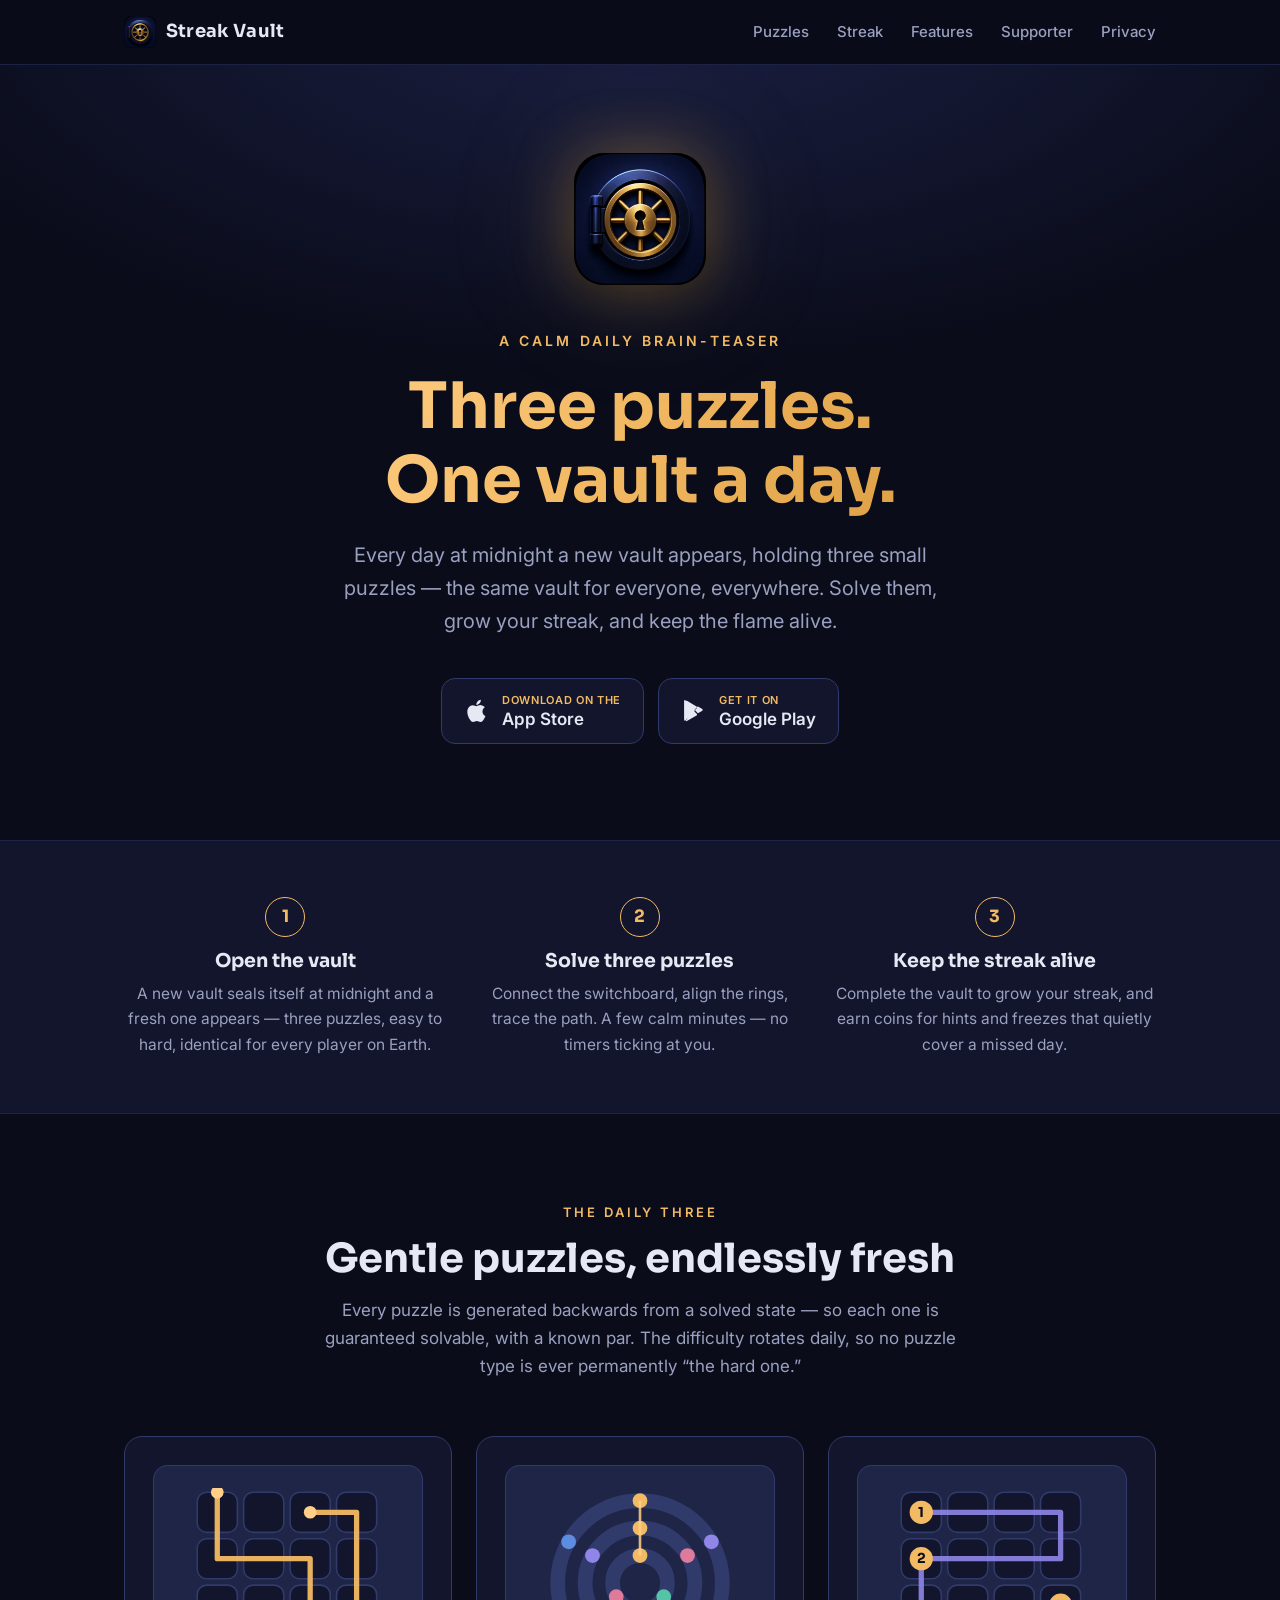
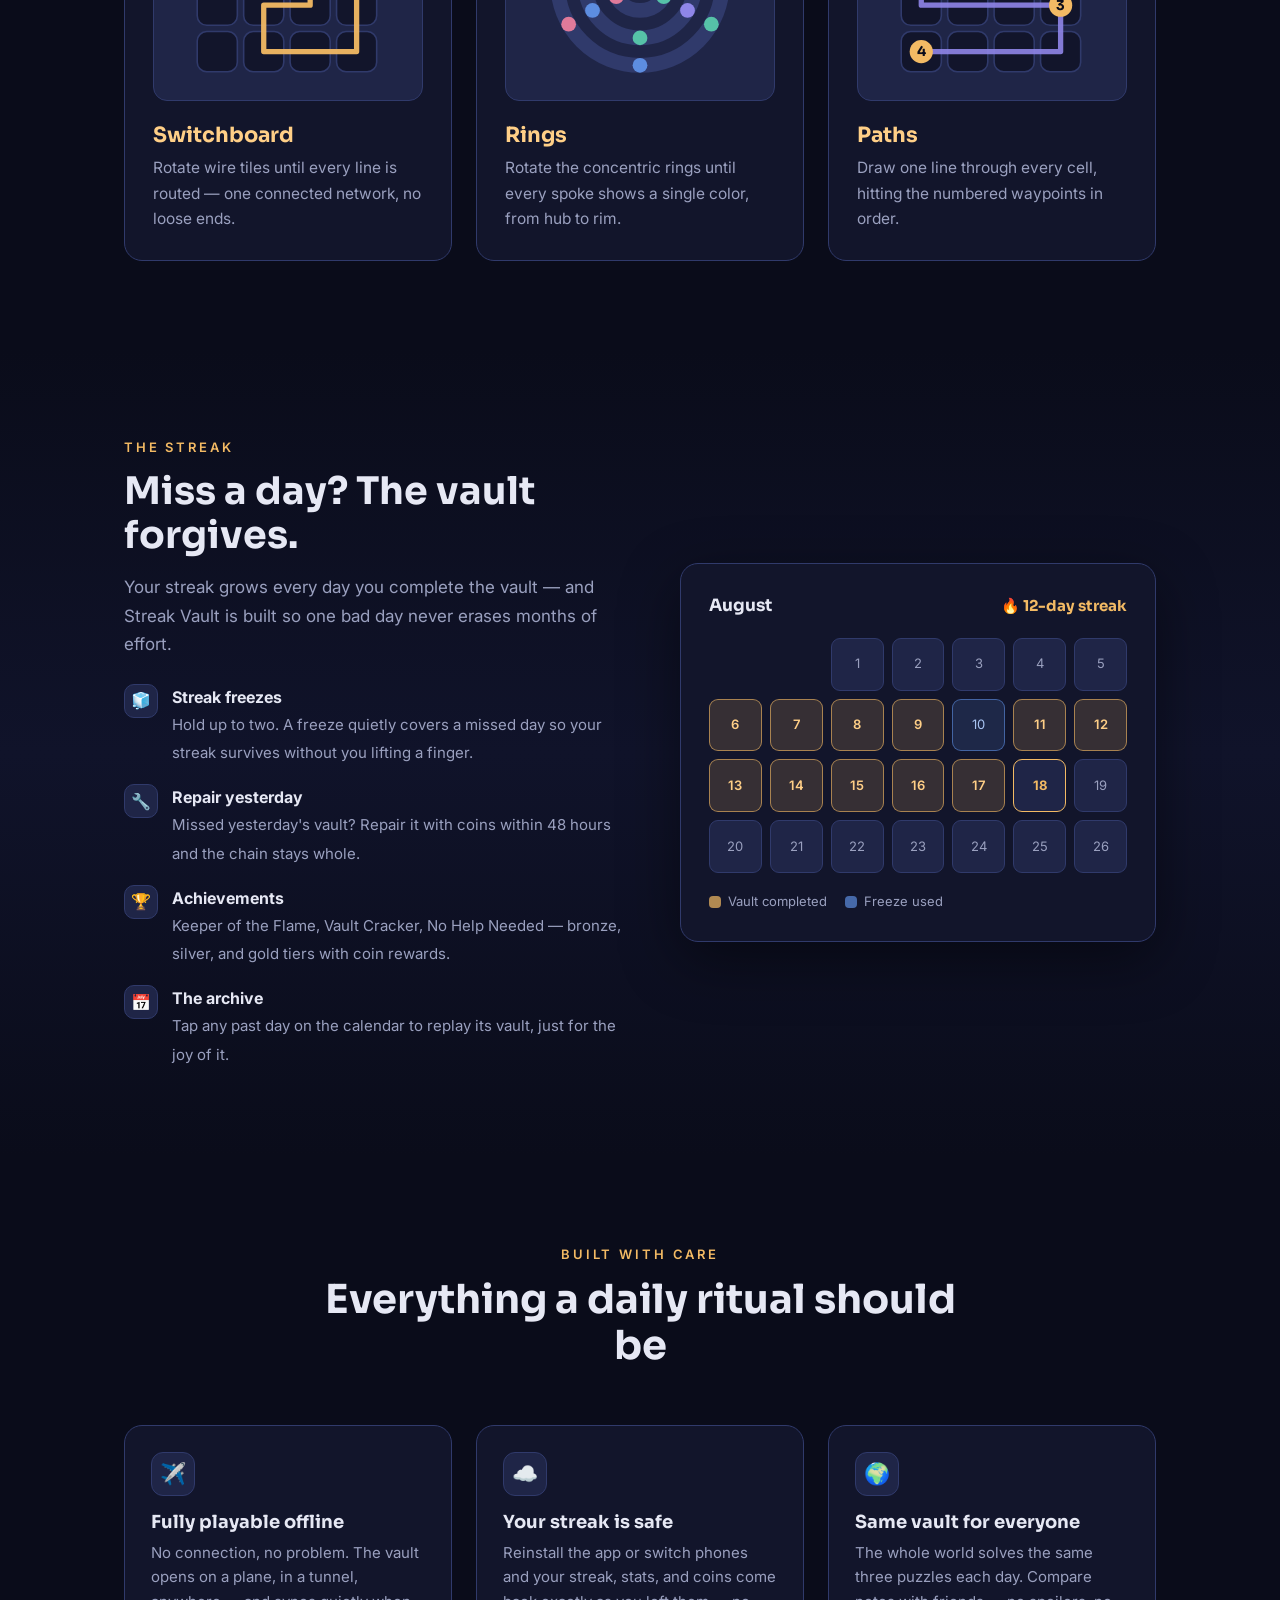
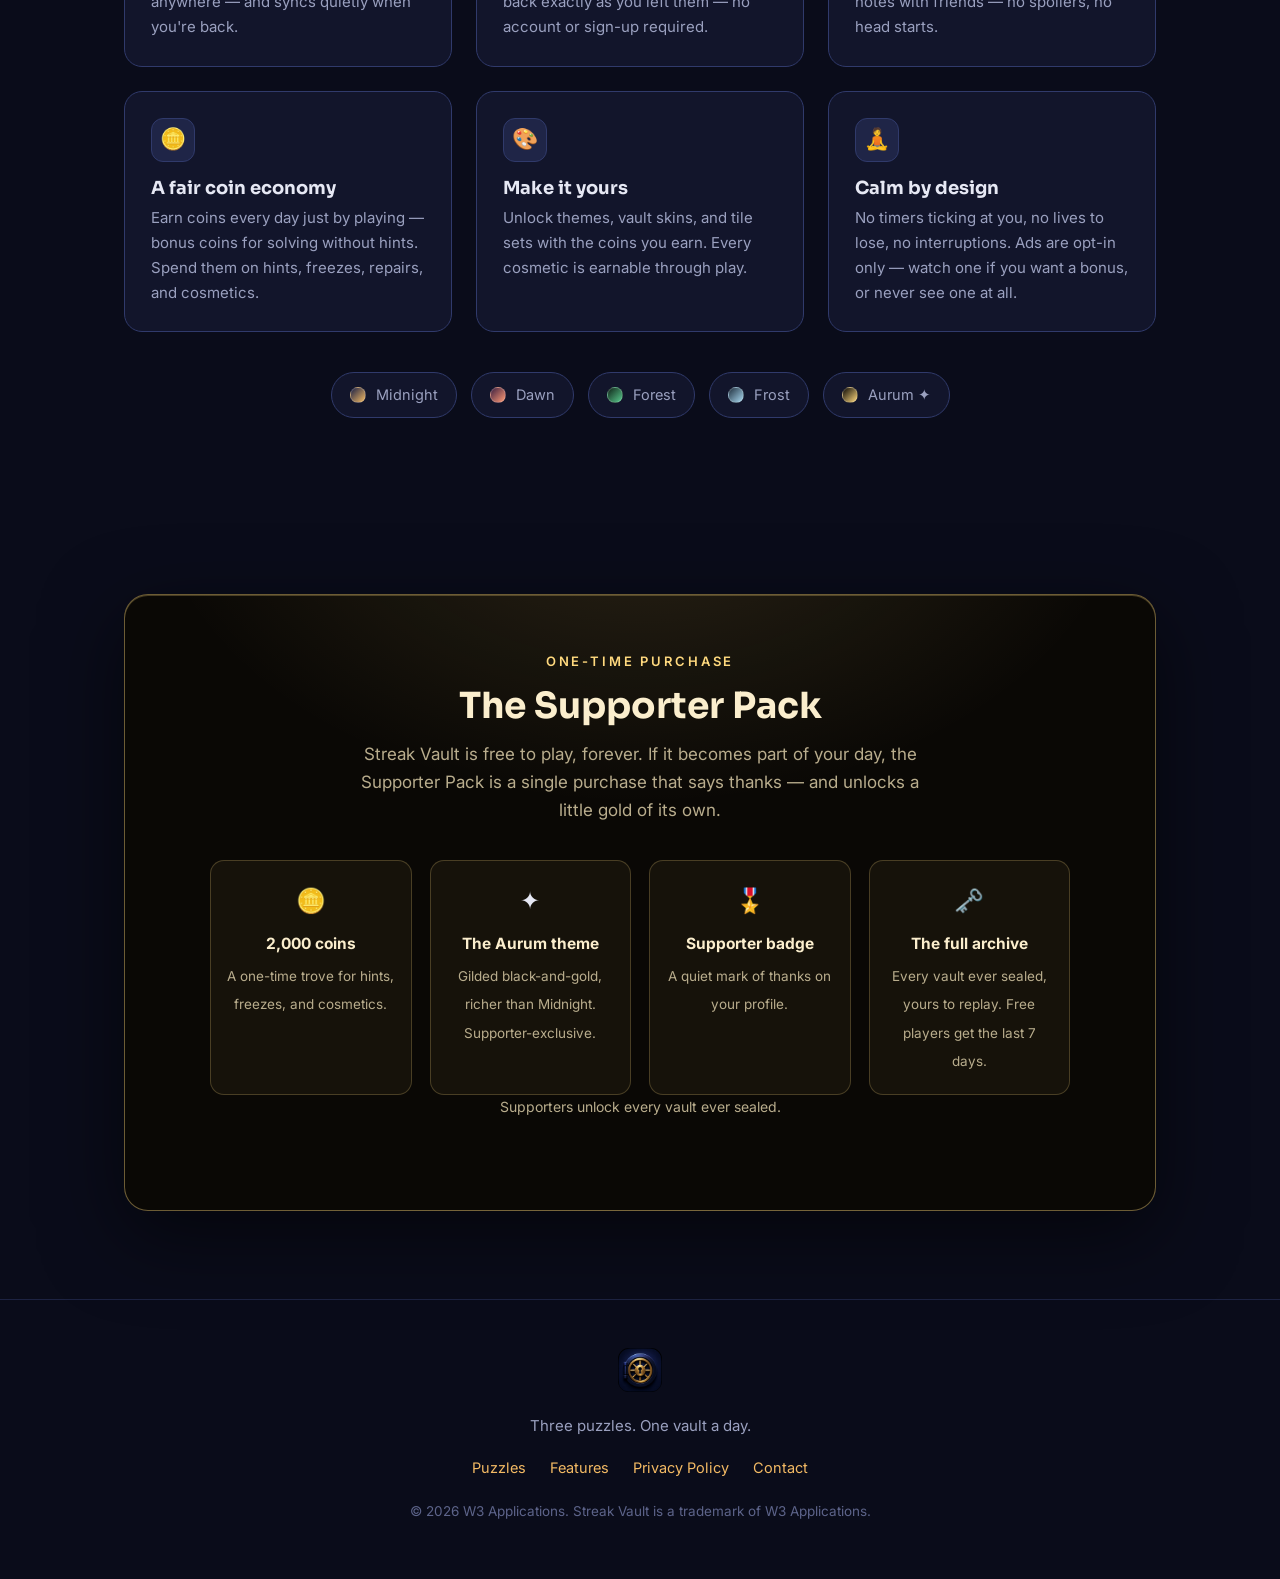
==== commit ff3eb390: "Link the live Google Play listing from the hero badge The Android app is live, so the Google Play ba" ====
--- a/index.html
+++ b/index.html
@@ -47,10 +47,10 @@
         <svg viewBox="0 0 24 24" aria-hidden="true"><path d="M17.05 12.54c-.03-2.6 2.12-3.85 2.22-3.91-1.21-1.77-3.09-2.01-3.76-2.04-1.6-.16-3.12.94-3.93.94-.81 0-2.06-.92-3.39-.89-1.74.03-3.35 1.01-4.25 2.57-1.81 3.14-.46 7.79 1.3 10.34.86 1.25 1.89 2.65 3.24 2.6 1.3-.05 1.79-.84 3.36-.84 1.57 0 2.01.84 3.38.81 1.4-.02 2.29-1.27 3.15-2.53.99-1.45 1.4-2.85 1.42-2.92-.03-.01-2.72-1.04-2.74-4.13zM14.46 4.9c.72-.87 1.2-2.08 1.07-3.29-1.03.04-2.28.69-3.02 1.56-.66.77-1.24 2-1.09 3.18 1.15.09 2.33-.58 3.04-1.45z"/></svg>
         <span><span class="badge-top">Download on the</span><span class="badge-bottom">App Store</span></span>
       </a>
-      <span class="badge" title="Coming soon">
+      <a class="badge" href="https://play.google.com/store/apps/details?id=com.w3applications.streak_vault" target="_blank" rel="noopener">
         <svg viewBox="0 0 24 24" aria-hidden="true"><path d="M3.6 1.8c-.4.4-.6 1-.6 1.7v17c0 .7.2 1.3.6 1.7l.1.1 9.5-9.5v-.2L3.7 1.7l-.1.1zm12.8 12.9l-3.2-3.2v-.2l3.2-3.2.1.1 3.8 2.2c1.1.6 1.1 1.6 0 2.2l-3.8 2.2-.1-.1zm-.9.9L12.3 12.4 4.5 22.2c.4.4 1 .4 1.7 0l9.3-5.4v-1.2zm0-7.2L6.2 3c-.7-.4-1.3-.4-1.7 0l7.8 9.8 3.2-3.2v-1.2z" transform="scale(0.95)"/></svg>
-        <span><span class="badge-top">Coming soon</span><span class="badge-bottom">Google Play</span></span>
-      </span>
+        <span><span class="badge-top">Get it on</span><span class="badge-bottom">Google Play</span></span>
+      </a>
     </div>
   </div>
 </header>
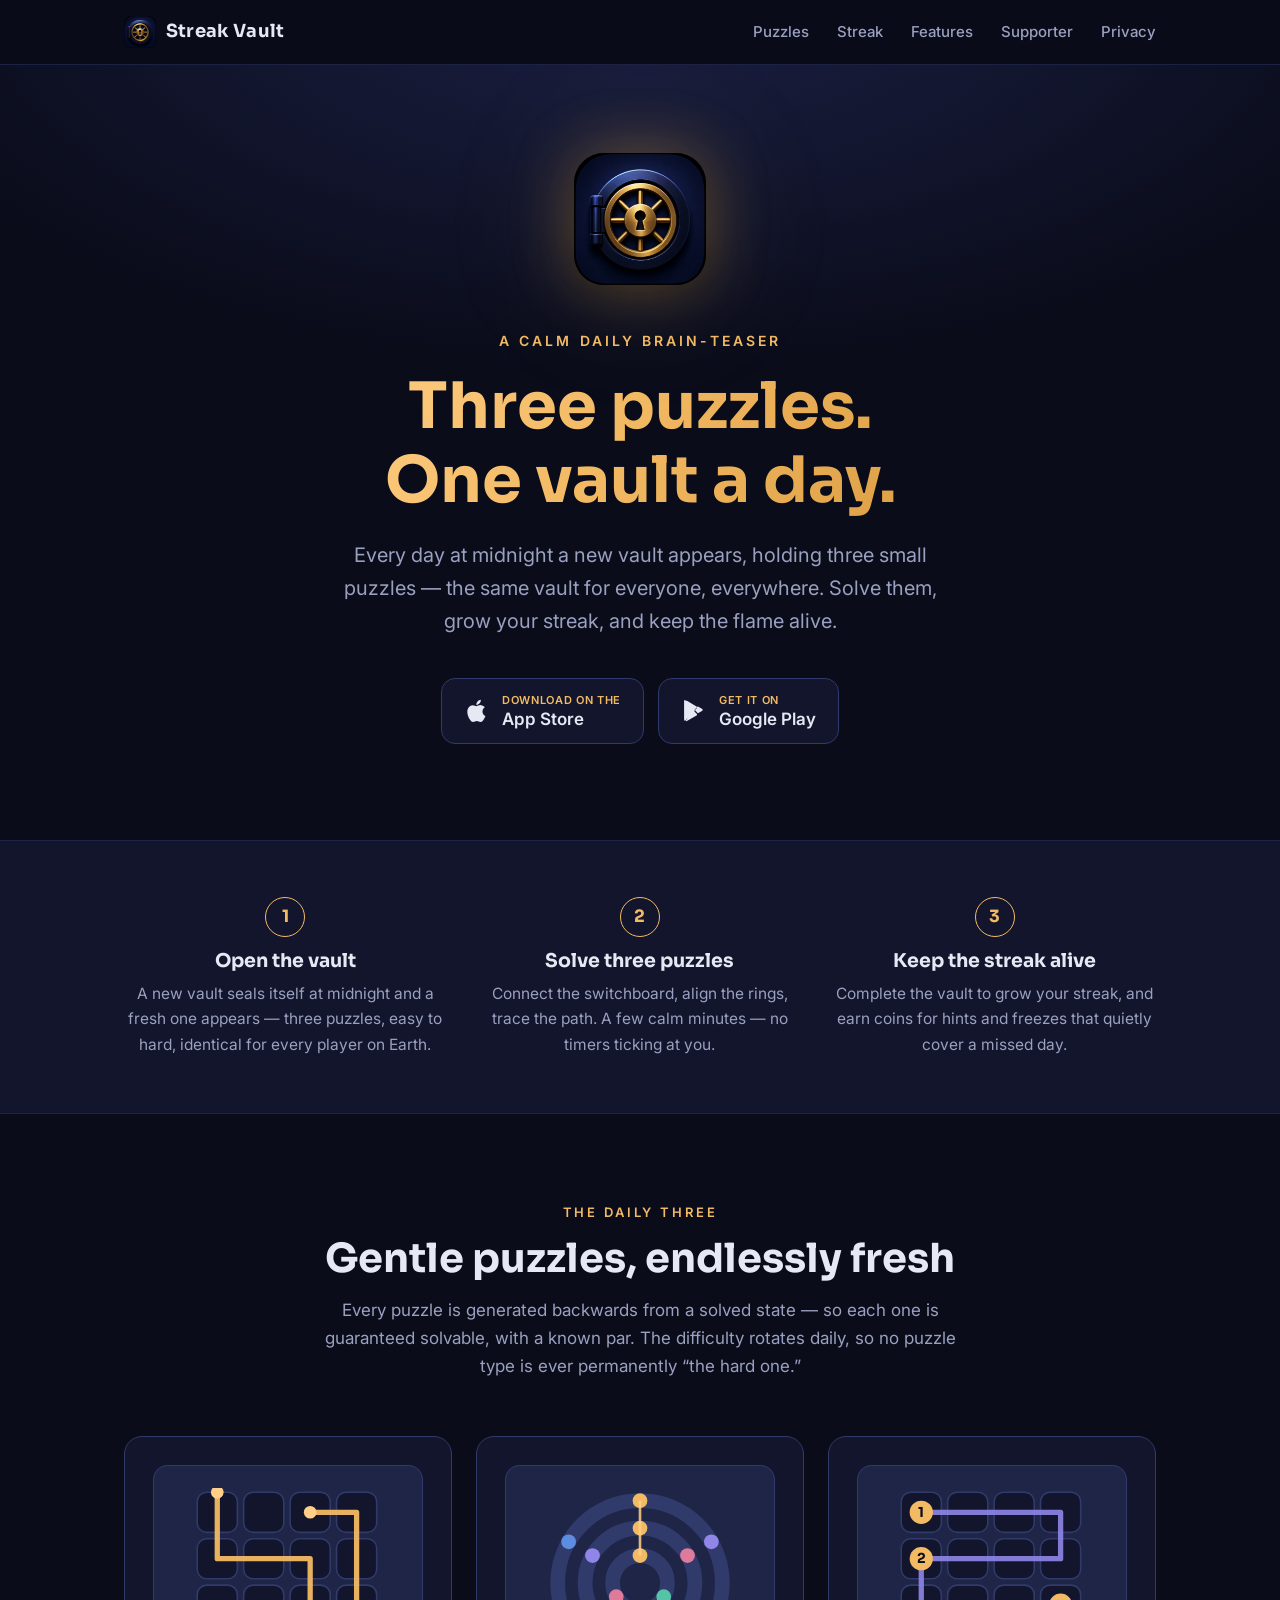
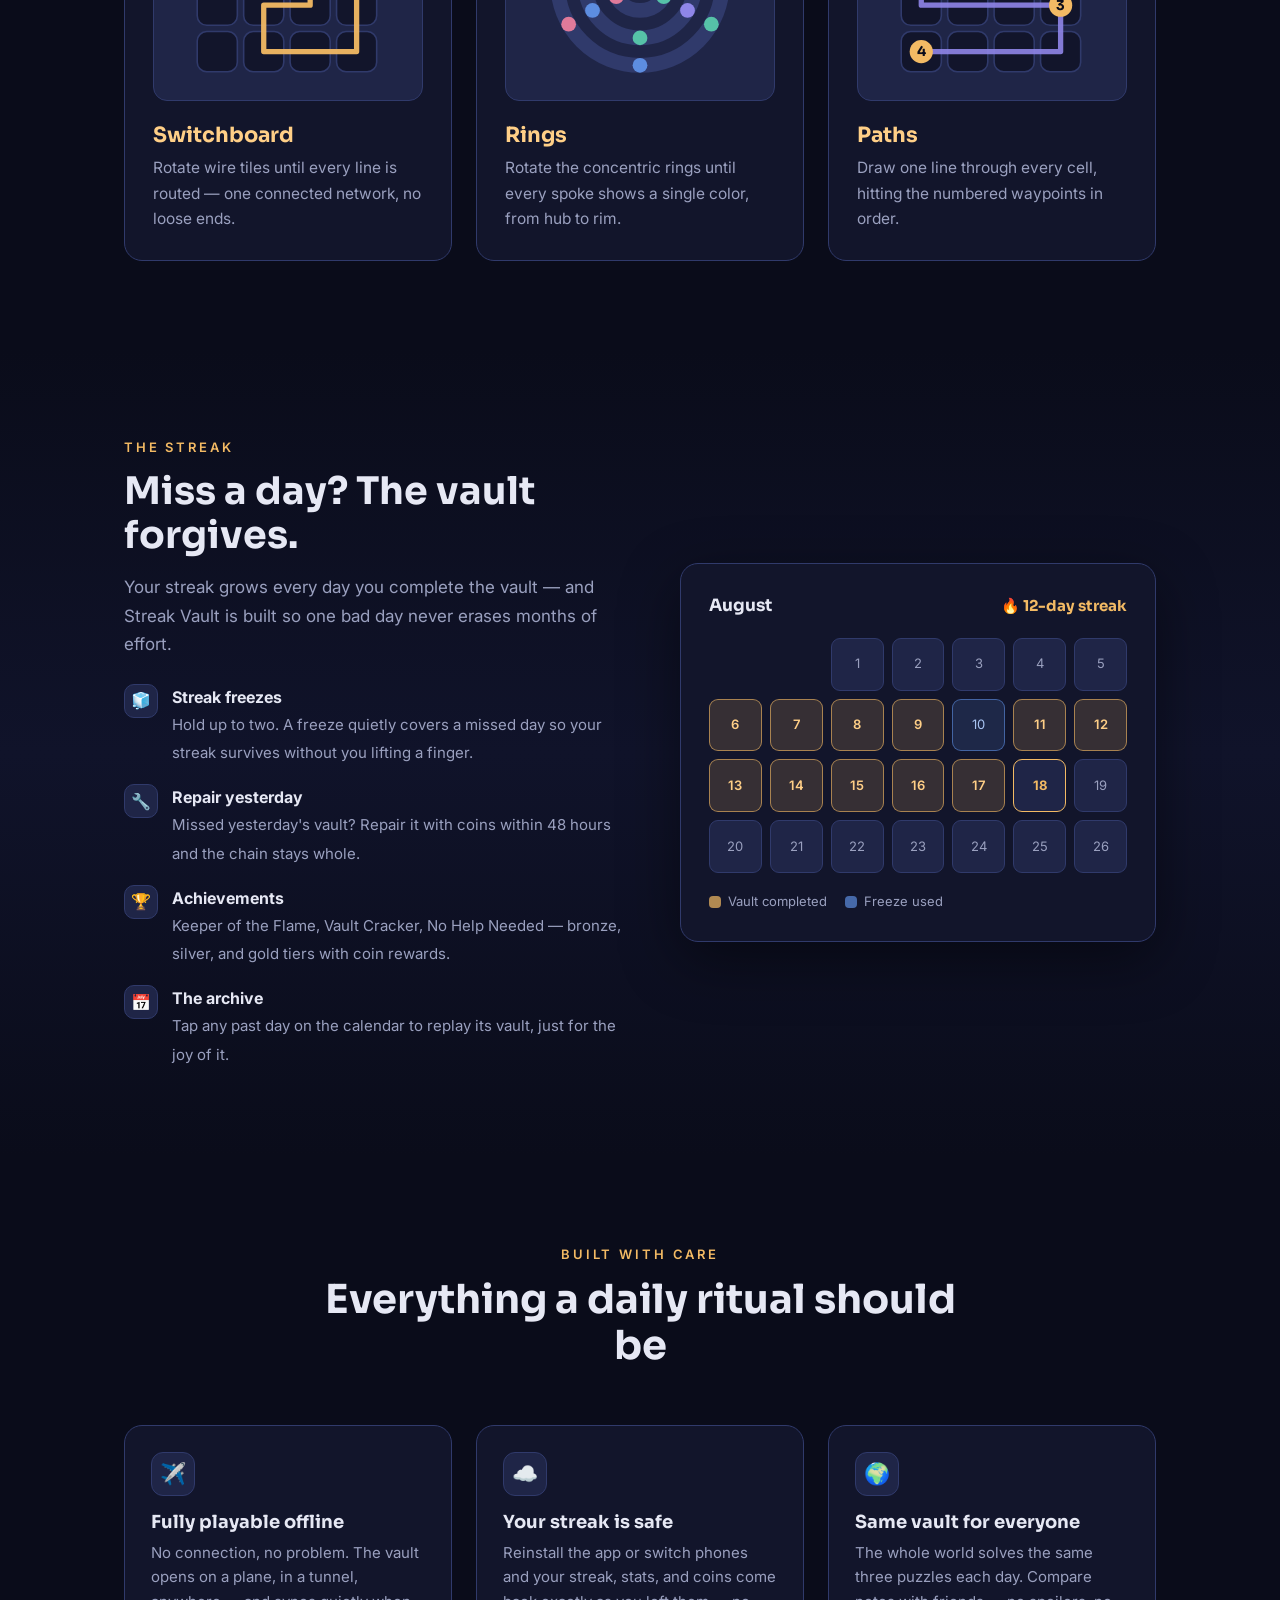
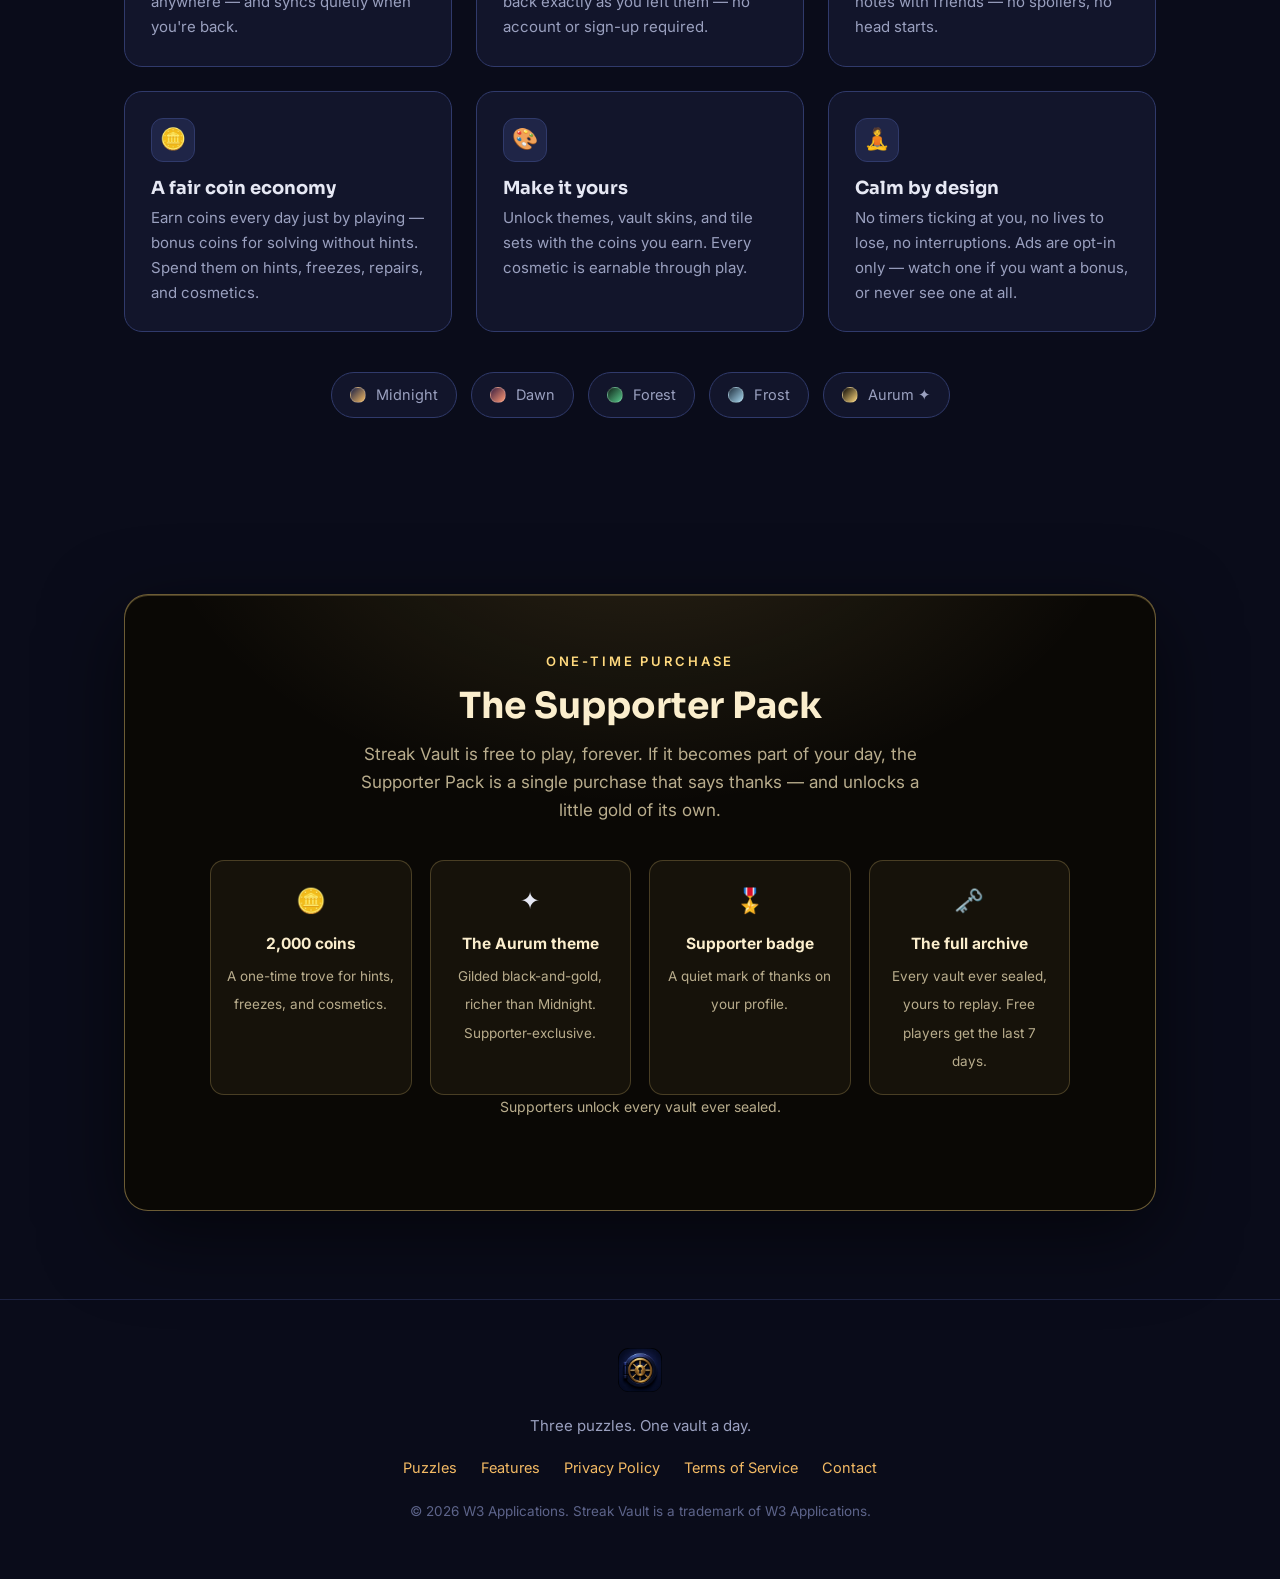
==== commit f2e29278: "Add Terms of Service page (Ontario governing law) linked from the footers and sitemap Co-Authored-By" ====
--- a/index.html
+++ b/index.html
@@ -283,6 +283,7 @@
       <a href="#puzzles">Puzzles</a>
       <a href="#features">Features</a>
       <a href="privacy.html">Privacy Policy</a>
+      <a href="terms.html">Terms of Service</a>
       <a href="mailto:games@w3applications.com">Contact</a>
     </div>
     <p class="copyright">© 2026 W3 Applications. Streak Vault is a trademark of W3 Applications.</p>
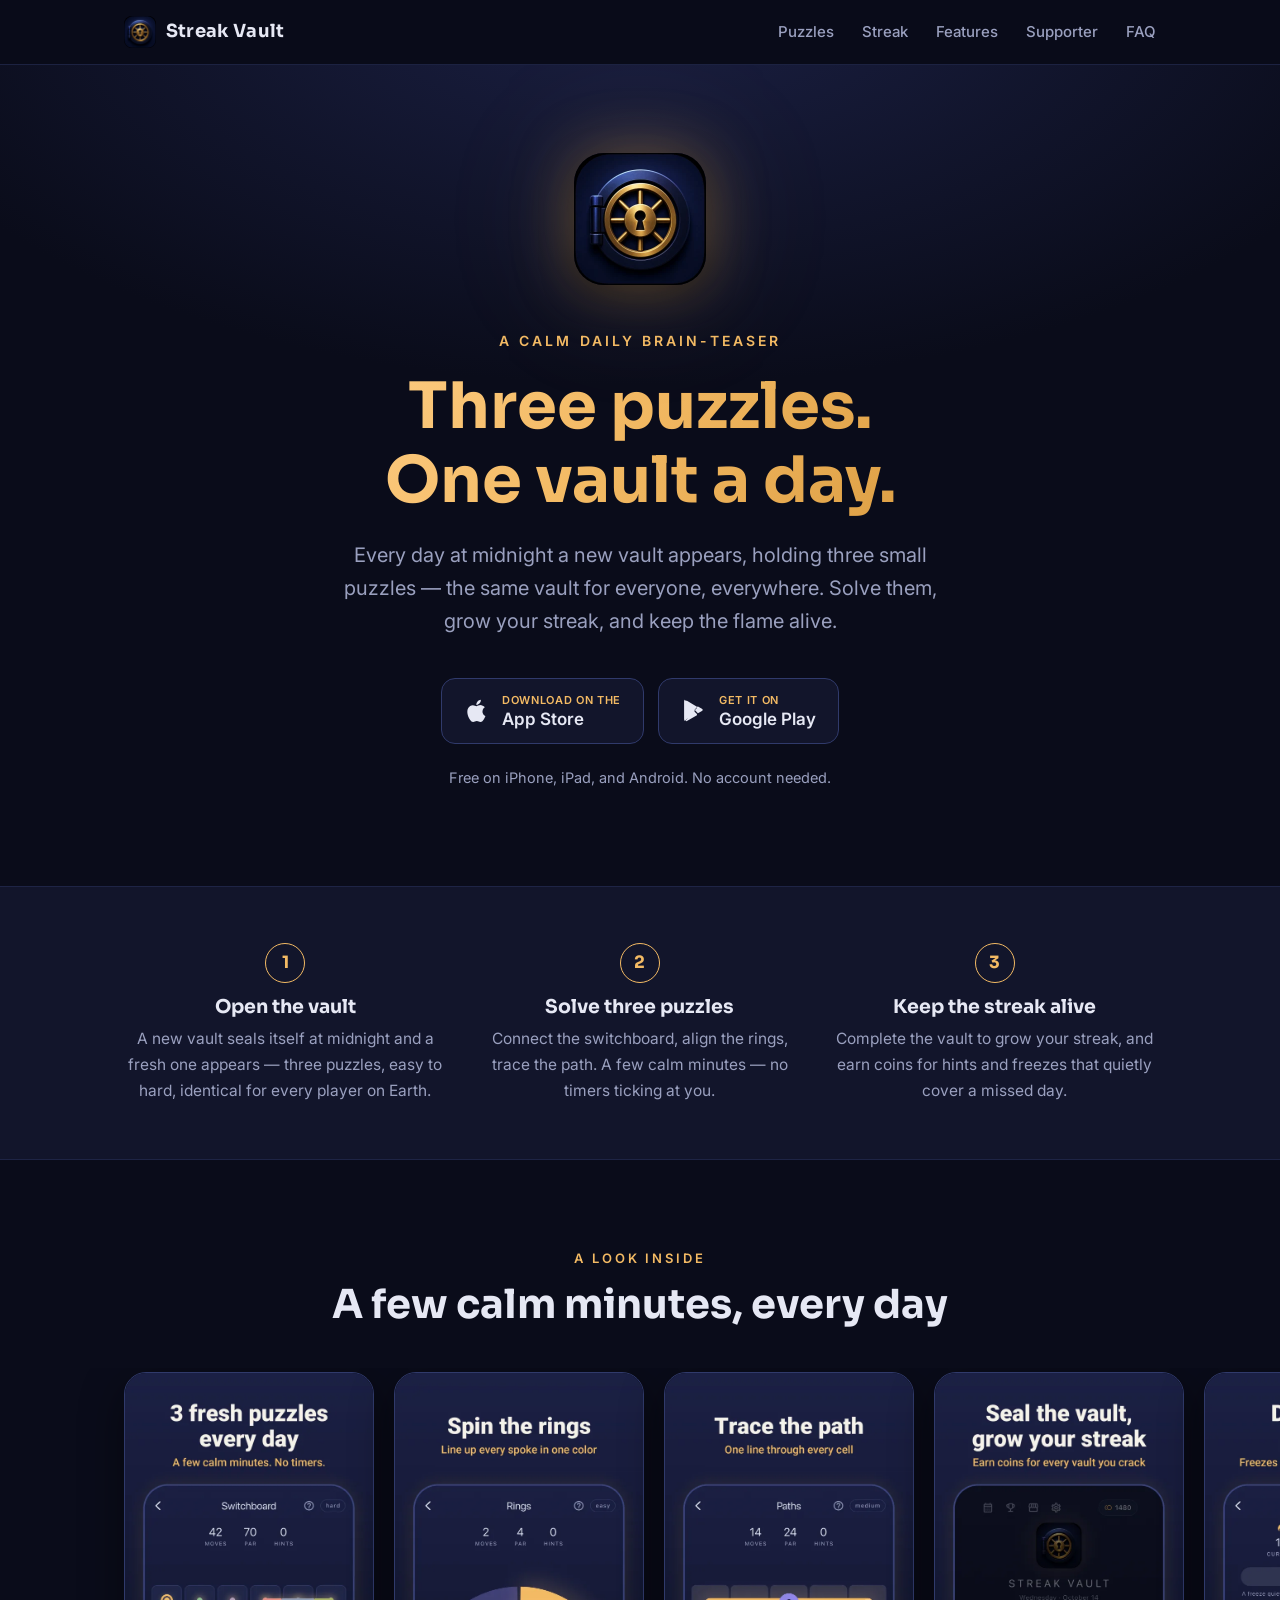
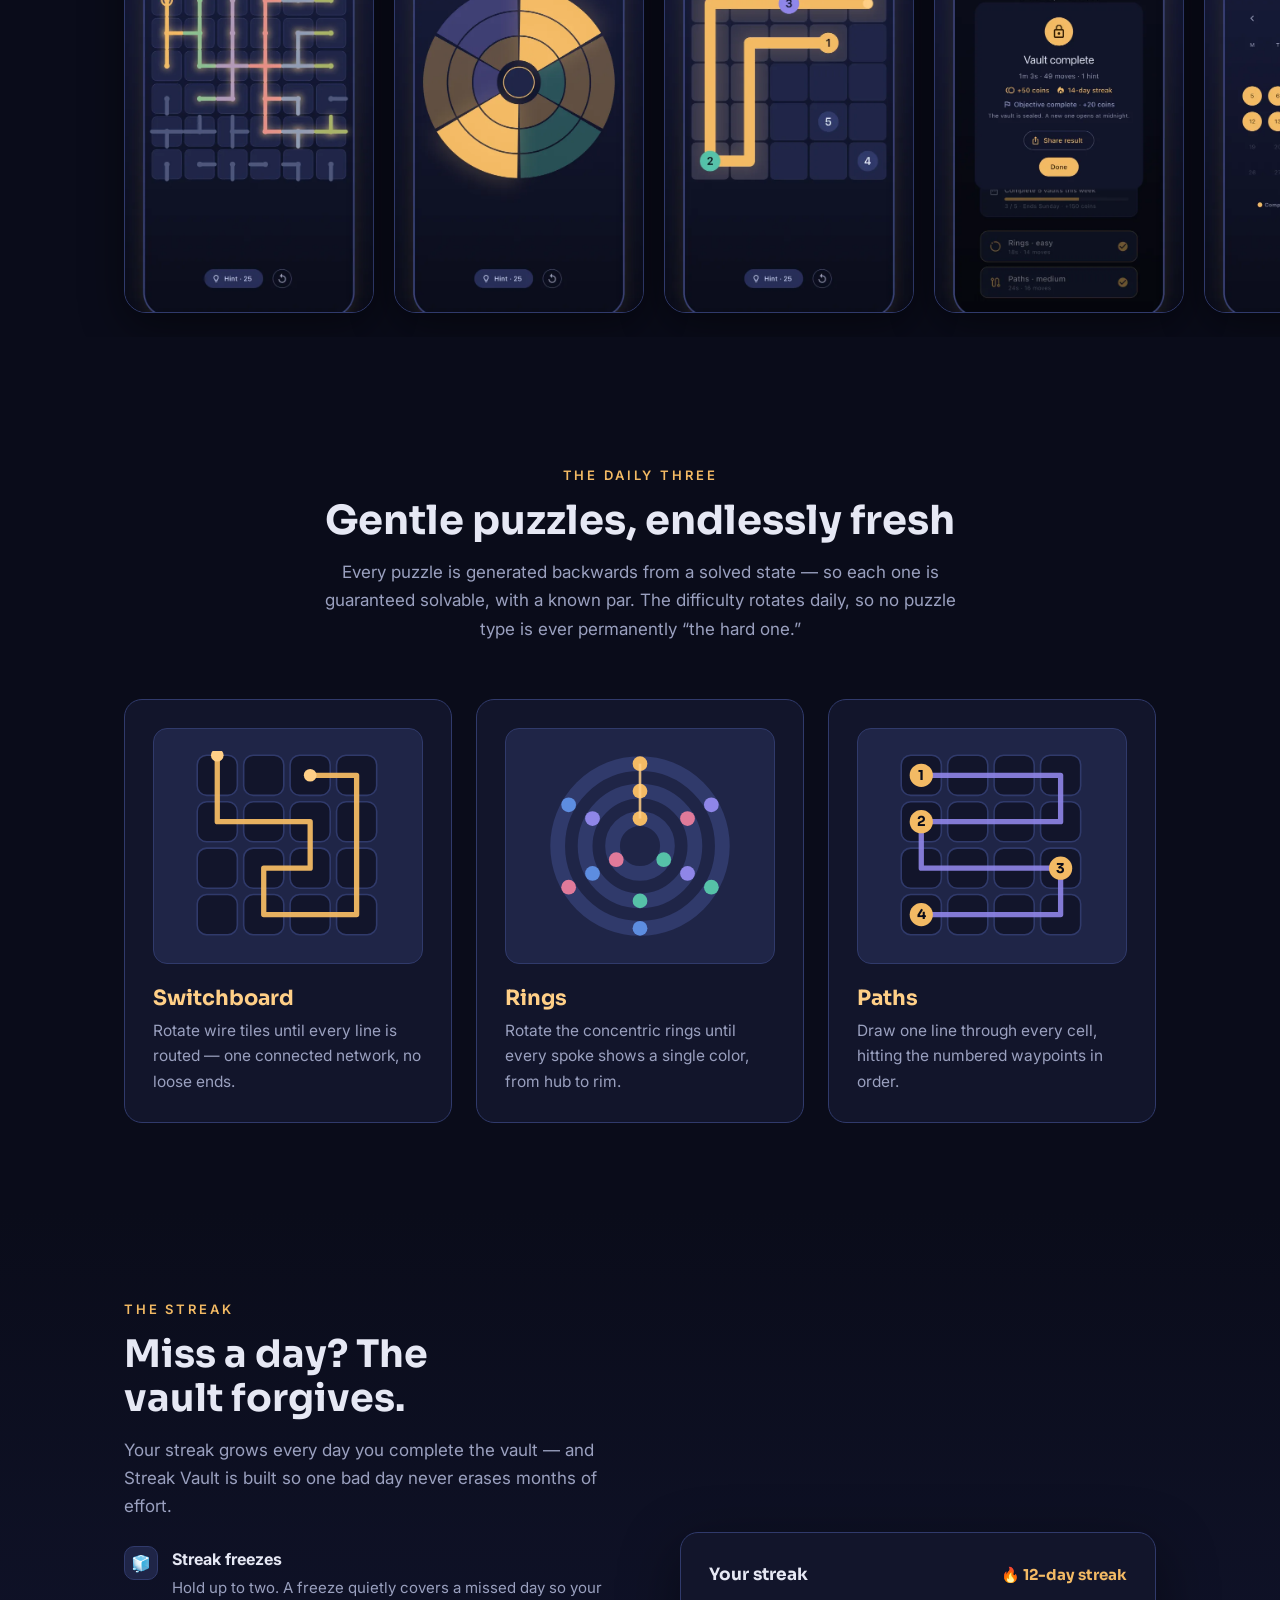
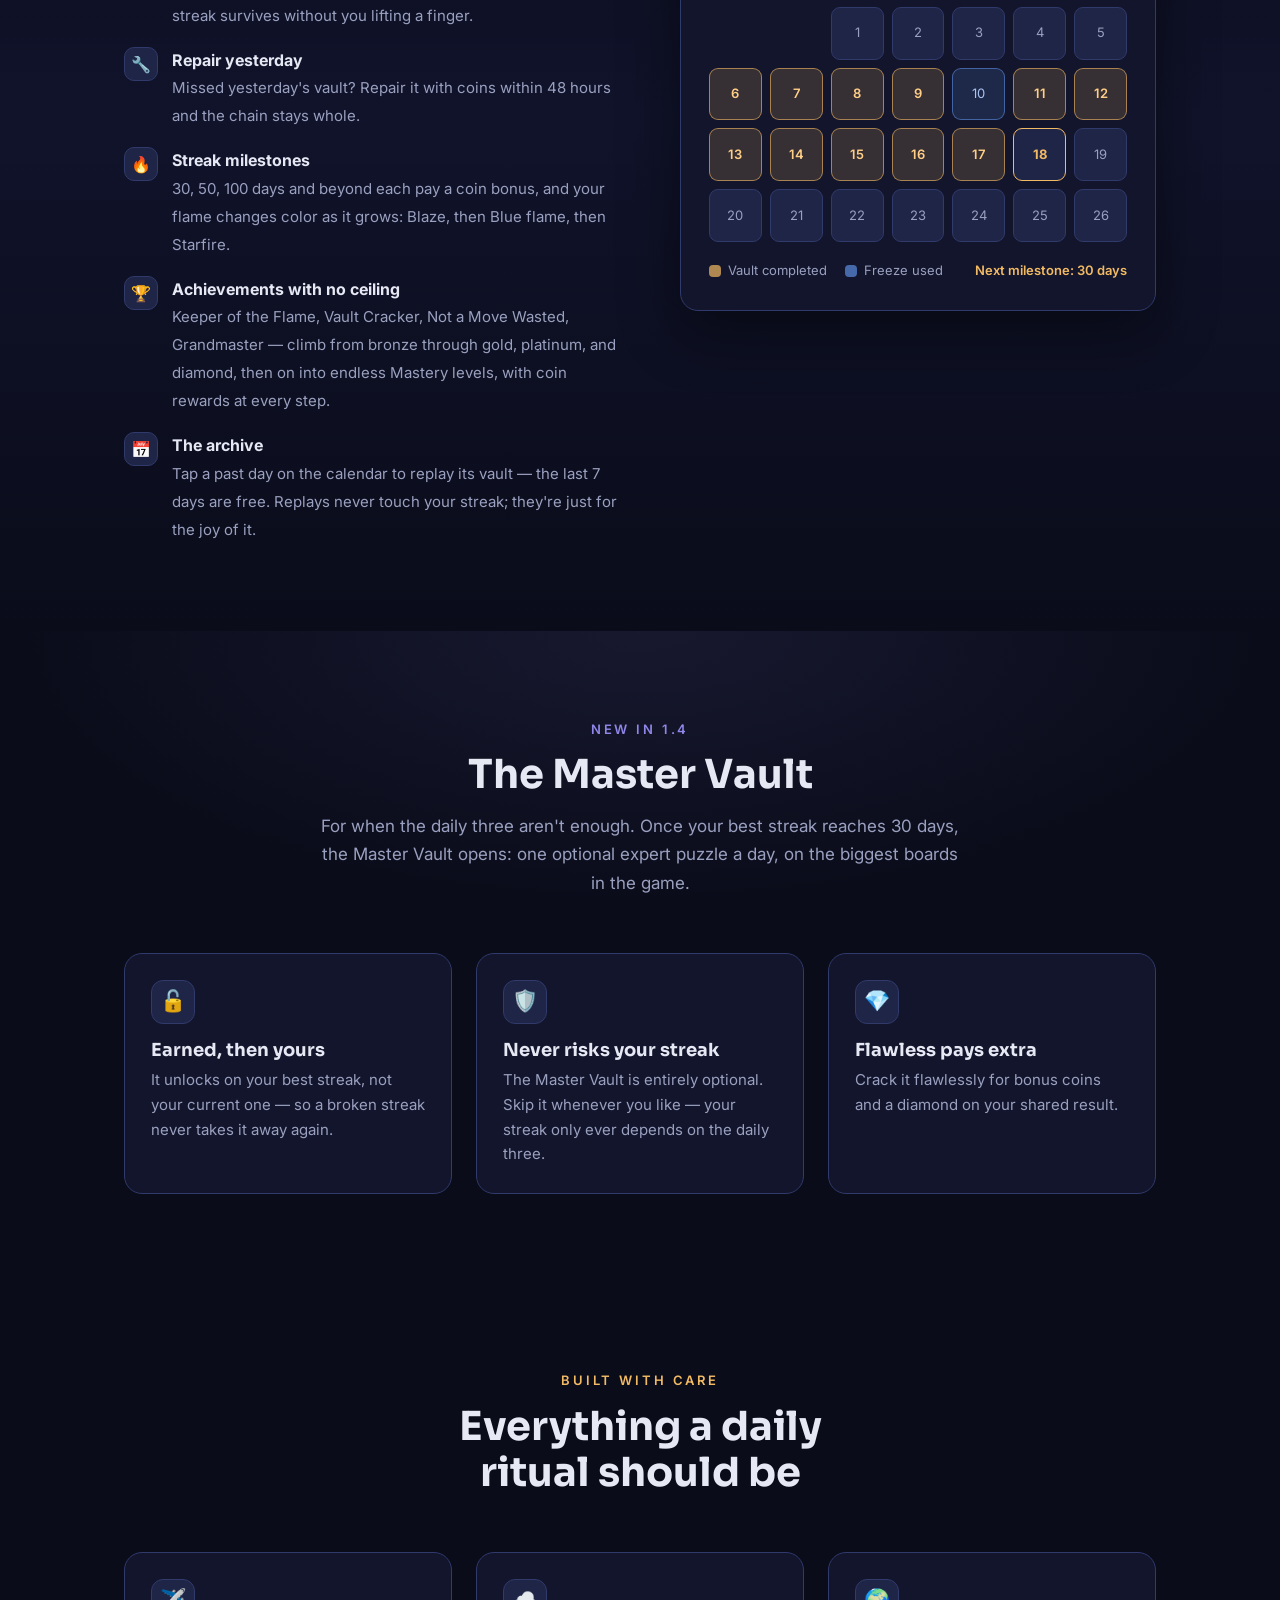
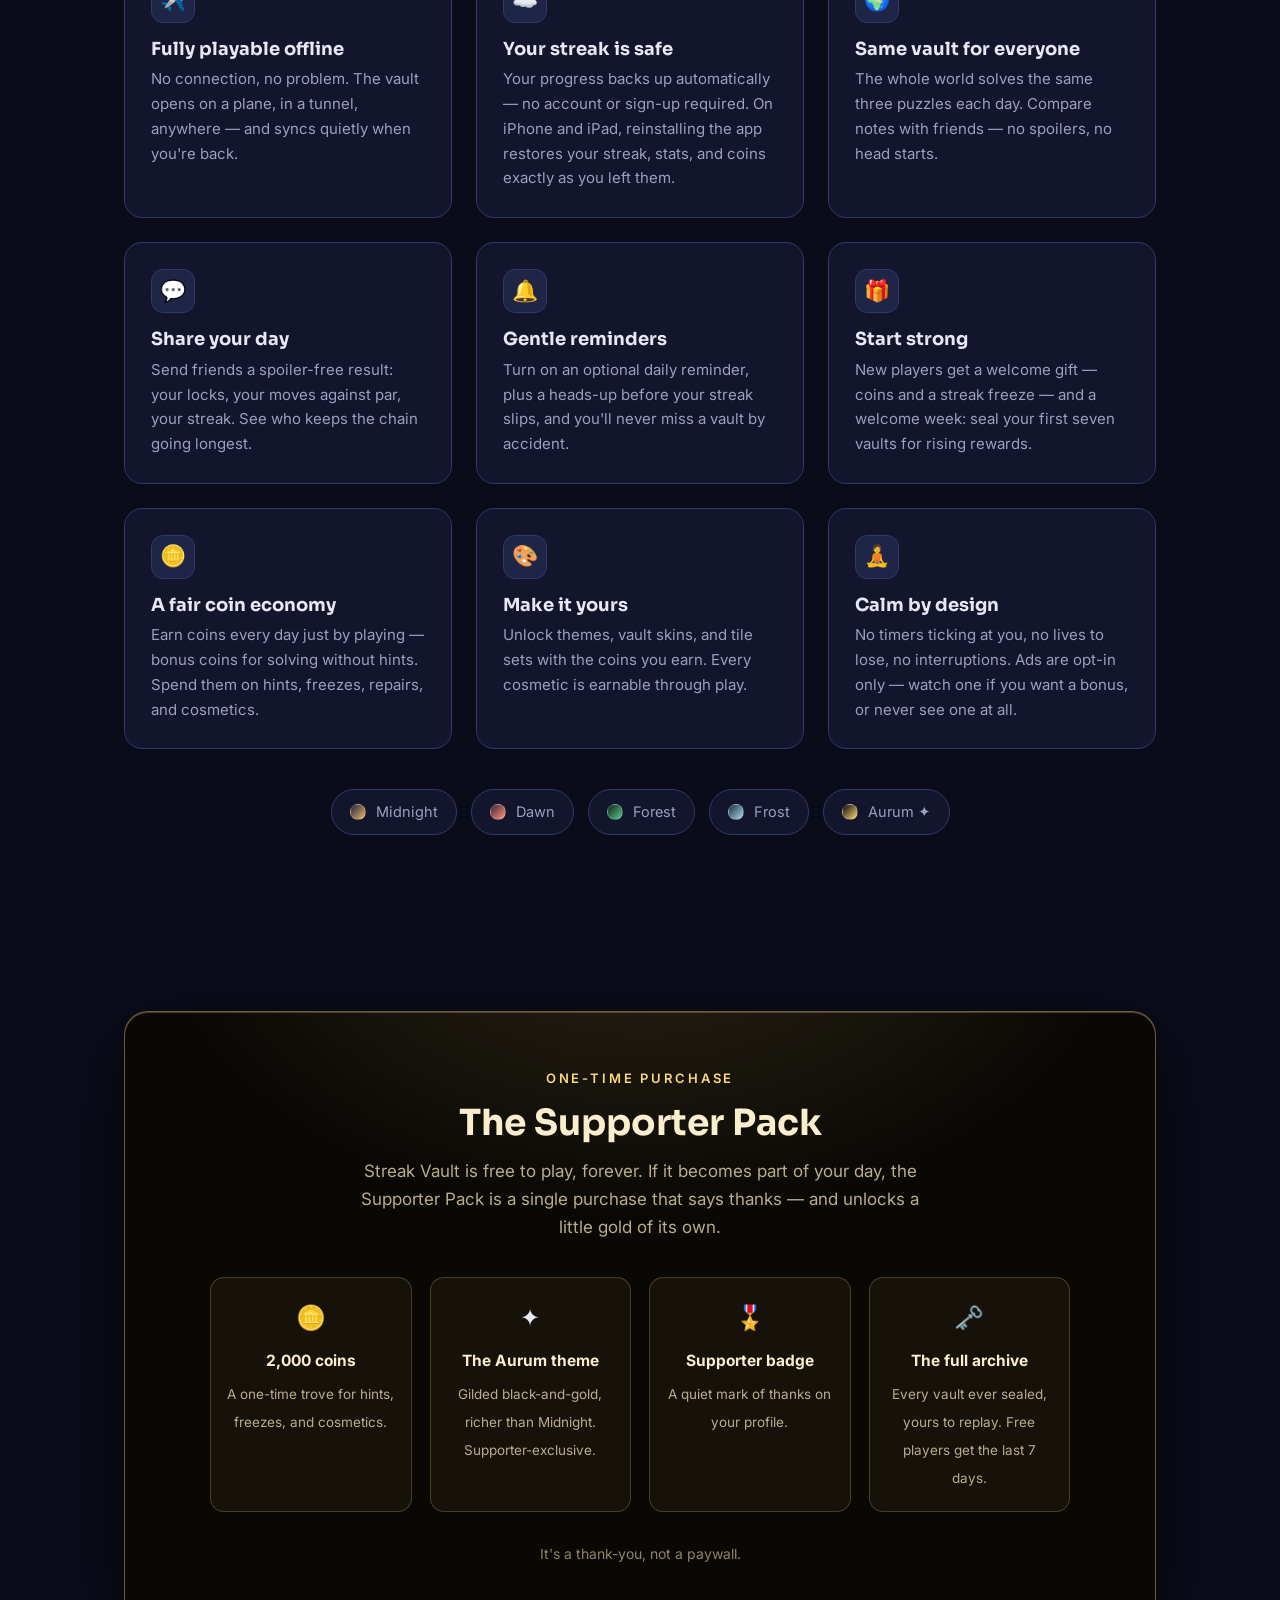
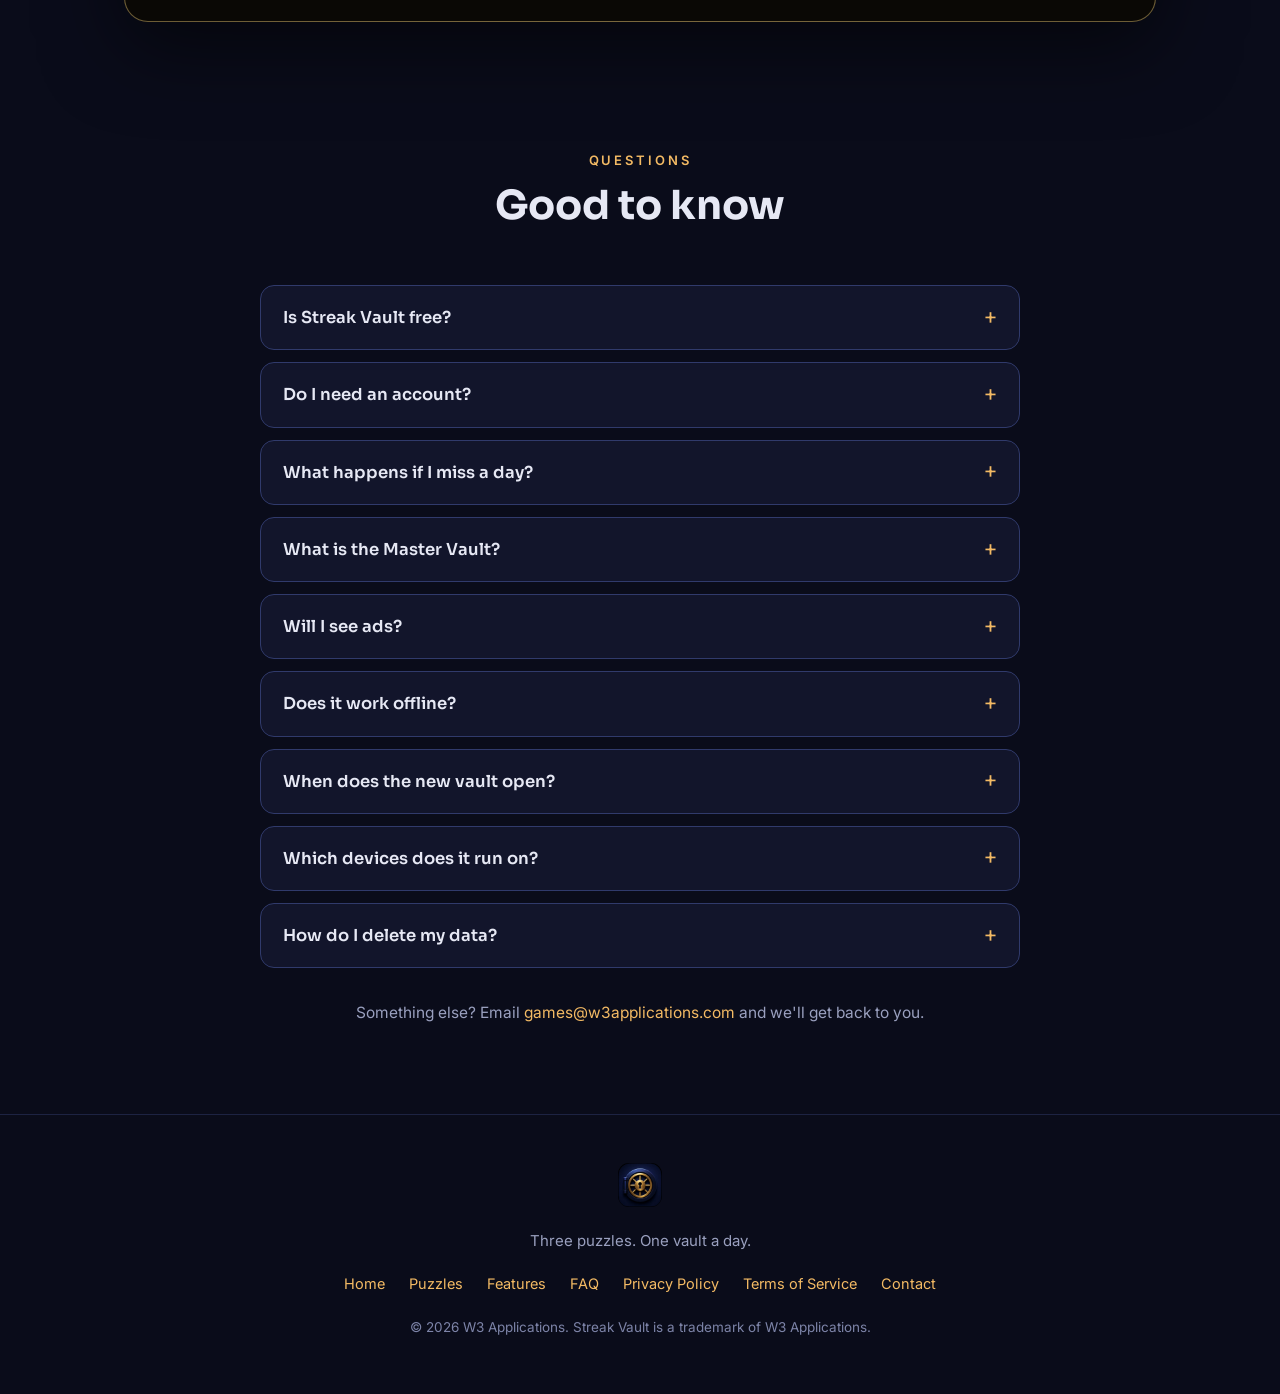
==== commit 2d1385ca: "Update the site for app 1.4.0: Master Vault, streak milestones, endless achievement tiers, screensho" ====
--- a/index.html
+++ b/index.html
@@ -6,24 +6,50 @@
   <title>Streak Vault — Three puzzles. One vault a day.</title>
   <meta name="description" content="A calm daily brain-teaser. Open the daily vault, solve three small puzzles, and keep your streak alive. Same vault for everyone, everywhere — fully playable offline.">
   <link rel="canonical" href="https://streakvault.com/">
+  <meta name="theme-color" content="#0a0c1a">
+  <meta name="apple-itunes-app" content="app-id=6798832109">
   <link rel="icon" type="image/png" href="assets/favicon.png">
   <link rel="apple-touch-icon" href="assets/apple-touch-icon.png">
+  <meta property="og:site_name" content="Streak Vault">
   <meta property="og:title" content="Streak Vault — Three puzzles. One vault a day.">
   <meta property="og:description" content="A calm daily brain-teaser. Open the daily vault, solve three small puzzles, and keep your streak alive.">
-  <meta property="og:image" content="https://streakvault.com/assets/app-icon.png">
+  <meta property="og:image" content="https://streakvault.com/assets/og-image.jpg">
+  <meta property="og:image:width" content="1200">
+  <meta property="og:image:height" content="630">
+  <meta property="og:image:alt" content="Streak Vault app icon beside the words: Three puzzles. One vault a day.">
   <meta property="og:url" content="https://streakvault.com/">
   <meta property="og:type" content="website">
+  <meta name="twitter:card" content="summary_large_image">
   <link rel="preconnect" href="https://fonts.googleapis.com">
   <link rel="preconnect" href="https://fonts.gstatic.com" crossorigin>
   <link href="https://fonts.googleapis.com/css2?family=Inter:wght@400;500;600&family=Sora:wght@600;700&display=swap" rel="stylesheet">
   <link rel="stylesheet" href="styles.css">
+  <script type="application/ld+json">
+  {
+    "@context": "https://schema.org",
+    "@type": "MobileApplication",
+    "name": "Streak Vault",
+    "alternateName": "Streak Vault: Daily Puzzles",
+    "description": "A calm daily brain-teaser. Open the daily vault, solve three small puzzles, and keep your streak alive.",
+    "url": "https://streakvault.com/",
+    "image": "https://streakvault.com/assets/app-icon.png",
+    "applicationCategory": "GameApplication",
+    "operatingSystem": "iOS, Android",
+    "offers": { "@type": "Offer", "price": "0", "priceCurrency": "USD" },
+    "author": { "@type": "Organization", "name": "W3 Applications" },
+    "sameAs": [
+      "https://apps.apple.com/app/streak-vault-daily-puzzles/id6798832109",
+      "https://play.google.com/store/apps/details?id=com.w3applications.streak_vault"
+    ]
+  }
+  </script>
 </head>
 <body>
 
-<nav class="nav">
+<nav class="nav" aria-label="Main">
   <div class="wrap nav-inner">
-    <a href="#" class="nav-brand">
-      <img src="assets/app-icon.png" alt="" width="32" height="32">
+    <a href="index.html" class="nav-brand">
+      <img src="assets/app-icon-264.webp" alt="" width="32" height="32">
       Streak Vault
     </a>
     <div class="nav-links">
@@ -31,19 +57,21 @@
       <a href="#streak" class="hide-sm">Streak</a>
       <a href="#features" class="hide-sm">Features</a>
       <a href="#supporter">Supporter</a>
-      <a href="privacy.html">Privacy</a>
+      <a href="#faq">FAQ</a>
     </div>
   </div>
 </nav>
 
+<main>
+
 <header class="hero">
   <div class="wrap">
-    <img class="hero-icon" src="assets/app-icon.png" alt="Streak Vault app icon" width="132" height="132">
+    <img class="hero-icon" src="assets/app-icon-264.webp" alt="Streak Vault app icon" width="132" height="132">
     <div class="eyebrow">A calm daily brain-teaser</div>
     <h1>Three puzzles.<br>One vault a day.</h1>
     <p class="sub">Every day at midnight a new vault appears, holding three small puzzles — the same vault for everyone, everywhere. Solve them, grow your streak, and keep the flame alive.</p>
     <div class="badges">
-      <a class="badge" href="https://apps.apple.com/ca/app/streak-vault-daily-puzzles/id6798832109" target="_blank" rel="noopener">
+      <a class="badge" href="https://apps.apple.com/app/streak-vault-daily-puzzles/id6798832109" target="_blank" rel="noopener">
         <svg viewBox="0 0 24 24" aria-hidden="true"><path d="M17.05 12.54c-.03-2.6 2.12-3.85 2.22-3.91-1.21-1.77-3.09-2.01-3.76-2.04-1.6-.16-3.12.94-3.93.94-.81 0-2.06-.92-3.39-.89-1.74.03-3.35 1.01-4.25 2.57-1.81 3.14-.46 7.79 1.3 10.34.86 1.25 1.89 2.65 3.24 2.6 1.3-.05 1.79-.84 3.36-.84 1.57 0 2.01.84 3.38.81 1.4-.02 2.29-1.27 3.15-2.53.99-1.45 1.4-2.85 1.42-2.92-.03-.01-2.72-1.04-2.74-4.13zM14.46 4.9c.72-.87 1.2-2.08 1.07-3.29-1.03.04-2.28.69-3.02 1.56-.66.77-1.24 2-1.09 3.18 1.15.09 2.33-.58 3.04-1.45z"/></svg>
         <span><span class="badge-top">Download on the</span><span class="badge-bottom">App Store</span></span>
       </a>
@@ -52,28 +80,48 @@
         <span><span class="badge-top">Get it on</span><span class="badge-bottom">Google Play</span></span>
       </a>
     </div>
+    <p class="hero-note">Free on iPhone, iPad, and Android. No account needed.</p>
   </div>
 </header>
 
-<div class="ritual">
+<section class="ritual" aria-labelledby="ritual-title">
+  <h2 id="ritual-title" class="sr-only">How it works</h2>
   <div class="wrap ritual-steps">
     <div class="ritual-step">
-      <span class="num">1</span>
+      <span class="num" aria-hidden="true">1</span>
       <h3>Open the vault</h3>
       <p>A new vault seals itself at midnight and a fresh one appears — three puzzles, easy to hard, identical for every player on Earth.</p>
     </div>
     <div class="ritual-step">
-      <span class="num">2</span>
+      <span class="num" aria-hidden="true">2</span>
       <h3>Solve three puzzles</h3>
       <p>Connect the switchboard, align the rings, trace the path. A few calm minutes — no timers ticking at you.</p>
     </div>
     <div class="ritual-step">
-      <span class="num">3</span>
+      <span class="num" aria-hidden="true">3</span>
       <h3>Keep the streak alive</h3>
       <p>Complete the vault to grow your streak, and earn coins for hints and freezes that quietly cover a missed day.</p>
     </div>
   </div>
-</div>
+</section>
+
+<section id="screens" class="screens">
+  <div class="wrap">
+    <div class="section-head">
+      <div class="kicker">A look inside</div>
+      <h2>A few calm minutes, every day</h2>
+    </div>
+  </div>
+  <ul class="shots" tabindex="0" aria-label="App screenshots — scroll sideways for more">
+    <li><img src="assets/screens/switchboard.webp" width="600" height="1305" alt="Switchboard puzzle mid-solve, captioned “3 fresh puzzles every day”"></li>
+    <li><img src="assets/screens/rings.webp" width="600" height="1305" alt="Rings puzzle, captioned “Spin the rings”"></li>
+    <li><img src="assets/screens/paths.webp" width="600" height="1305" alt="Paths puzzle, captioned “Trace the path”"></li>
+    <li><img src="assets/screens/vault-complete.webp" width="600" height="1305" loading="lazy" alt="Vault complete screen showing coins earned and a 14-day streak, captioned “Seal the vault, grow your streak”"></li>
+    <li><img src="assets/screens/calendar.webp" width="600" height="1305" loading="lazy" alt="Streak calendar with fourteen completed days, captioned “Don't break the chain”"></li>
+    <li><img src="assets/screens/share.webp" width="600" height="1305" loading="lazy" alt="Home screen after a completed vault with a Share result button, captioned “Share your day”"></li>
+    <li><img src="assets/screens/themes.webp" width="600" height="1305" loading="lazy" alt="Home screen in the Dawn theme, captioned “Make it yours”"></li>
+  </ul>
+</section>
 
 <section id="puzzles">
   <div class="wrap">
@@ -153,31 +201,35 @@
 <section id="streak" class="streak">
   <div class="wrap streak-cols">
     <div class="streak-copy">
-      <div class="kicker" style="font-size:13px;font-weight:600;letter-spacing:.22em;text-transform:uppercase;color:var(--gold);margin-bottom:12px;">The streak</div>
+      <div class="kicker">The streak</div>
       <h2>Miss a day? The vault forgives.</h2>
       <p>Your streak grows every day you complete the vault — and Streak Vault is built so one bad day never erases months of effort.</p>
       <ul class="streak-list">
         <li>
-          <span class="dot">🧊</span>
+          <span class="dot" aria-hidden="true">🧊</span>
           <span><b>Streak freezes</b><span class="desc">Hold up to two. A freeze quietly covers a missed day so your streak survives without you lifting a finger.</span></span>
         </li>
         <li>
-          <span class="dot">🔧</span>
+          <span class="dot" aria-hidden="true">🔧</span>
           <span><b>Repair yesterday</b><span class="desc">Missed yesterday's vault? Repair it with coins within 48 hours and the chain stays whole.</span></span>
         </li>
         <li>
-          <span class="dot">🏆</span>
-          <span><b>Achievements</b><span class="desc">Keeper of the Flame, Vault Cracker, No Help Needed — bronze, silver, and gold tiers with coin rewards.</span></span>
+          <span class="dot" aria-hidden="true">🔥</span>
+          <span><b>Streak milestones</b><span class="desc">30, 50, 100 days and beyond each pay a coin bonus, and your flame changes color as it grows: Blaze, then Blue flame, then Starfire.</span></span>
         </li>
         <li>
-          <span class="dot">📅</span>
-          <span><b>The archive</b><span class="desc">Tap any past day on the calendar to replay its vault, just for the joy of it.</span></span>
+          <span class="dot" aria-hidden="true">🏆</span>
+          <span><b>Achievements with no ceiling</b><span class="desc">Keeper of the Flame, Vault Cracker, Not a Move Wasted, Grandmaster — climb from bronze through gold, platinum, and diamond, then on into endless Mastery levels, with coin rewards at every step.</span></span>
+        </li>
+        <li>
+          <span class="dot" aria-hidden="true">📅</span>
+          <span><b>The archive</b><span class="desc">Tap a past day on the calendar to replay its vault — the last 7 days are free. Replays never touch your streak; they're just for the joy of it.</span></span>
         </li>
       </ul>
     </div>
     <div class="calendar-card" aria-hidden="true">
       <div class="cal-head">
-        <span class="month">August</span>
+        <span class="month">Your streak</span>
         <span class="streak-count">🔥 12-day streak</span>
       </div>
       <div class="cal-grid">
@@ -189,6 +241,34 @@
       <div class="cal-legend">
         <span class="chip"><span class="swatch done"></span>Vault completed</span>
         <span class="chip"><span class="swatch frozen"></span>Freeze used</span>
+        <span class="chip next">Next milestone: 30 days</span>
+      </div>
+    </div>
+  </div>
+</section>
+
+<section id="master" class="master">
+  <div class="wrap">
+    <div class="section-head">
+      <div class="kicker">New in 1.4</div>
+      <h2>The Master Vault</h2>
+      <p>For when the daily three aren't enough. Once your best streak reaches 30 days, the Master Vault opens: one optional expert puzzle a day, on the biggest boards in the game.</p>
+    </div>
+    <div class="features-grid">
+      <div class="feature-card">
+        <div class="icon" aria-hidden="true">🔓</div>
+        <h3>Earned, then yours</h3>
+        <p>It unlocks on your best streak, not your current one — so a broken streak never takes it away again.</p>
+      </div>
+      <div class="feature-card">
+        <div class="icon" aria-hidden="true">🛡️</div>
+        <h3>Never risks your streak</h3>
+        <p>The Master Vault is entirely optional. Skip it whenever you like — your streak only ever depends on the daily three.</p>
+      </div>
+      <div class="feature-card">
+        <div class="icon" aria-hidden="true">💎</div>
+        <h3>Flawless pays extra</h3>
+        <p>Crack it flawlessly for bonus coins and a diamond on your shared result.</p>
       </div>
     </div>
   </div>
@@ -202,32 +282,47 @@
     </div>
     <div class="features-grid">
       <div class="feature-card">
-        <div class="icon">✈️</div>
+        <div class="icon" aria-hidden="true">✈️</div>
         <h3>Fully playable offline</h3>
         <p>No connection, no problem. The vault opens on a plane, in a tunnel, anywhere — and syncs quietly when you're back.</p>
       </div>
       <div class="feature-card">
-        <div class="icon">☁️</div>
+        <div class="icon" aria-hidden="true">☁️</div>
         <h3>Your streak is safe</h3>
-        <p>Reinstall the app or switch phones and your streak, stats, and coins come back exactly as you left them — no account or sign-up required.</p>
-      </div>
-      <div class="feature-card">
-        <div class="icon">🌍</div>
+        <p>Your progress backs up automatically — no account or sign-up required. On iPhone and iPad, reinstalling the app restores your streak, stats, and coins exactly as you left them.</p>
+      </div>
+      <div class="feature-card">
+        <div class="icon" aria-hidden="true">🌍</div>
         <h3>Same vault for everyone</h3>
         <p>The whole world solves the same three puzzles each day. Compare notes with friends — no spoilers, no head starts.</p>
       </div>
       <div class="feature-card">
-        <div class="icon">🪙</div>
+        <div class="icon" aria-hidden="true">💬</div>
+        <h3>Share your day</h3>
+        <p>Send friends a spoiler-free result: your locks, your moves against par, your streak. See who keeps the chain going longest.</p>
+      </div>
+      <div class="feature-card">
+        <div class="icon" aria-hidden="true">🔔</div>
+        <h3>Gentle reminders</h3>
+        <p>Turn on an optional daily reminder, plus a heads-up before your streak slips, and you'll never miss a vault by accident.</p>
+      </div>
+      <div class="feature-card">
+        <div class="icon" aria-hidden="true">🎁</div>
+        <h3>Start strong</h3>
+        <p>New players get a welcome gift — coins and a streak freeze — and a welcome week: seal your first seven vaults for rising rewards.</p>
+      </div>
+      <div class="feature-card">
+        <div class="icon" aria-hidden="true">🪙</div>
         <h3>A fair coin economy</h3>
         <p>Earn coins every day just by playing — bonus coins for solving without hints. Spend them on hints, freezes, repairs, and cosmetics.</p>
       </div>
       <div class="feature-card">
-        <div class="icon">🎨</div>
+        <div class="icon" aria-hidden="true">🎨</div>
         <h3>Make it yours</h3>
         <p>Unlock themes, vault skins, and tile sets with the coins you earn. Every cosmetic is earnable through play.</p>
       </div>
       <div class="feature-card">
-        <div class="icon">🧘</div>
+        <div class="icon" aria-hidden="true">🧘</div>
         <h3>Calm by design</h3>
         <p>No timers ticking at you, no lives to lose, no interruptions. Ads are opt-in only — watch one if you want a bonus, or never see one at all.</p>
       </div>
@@ -250,38 +345,90 @@
       <p>Streak Vault is free to play, forever. If it becomes part of your day, the Supporter Pack is a single purchase that says thanks — and unlocks a little gold of its own.</p>
       <div class="supporter-perks">
         <div class="perk">
-          <div class="perk-icon">🪙</div>
+          <div class="perk-icon" aria-hidden="true">🪙</div>
           <b>2,000 coins</b>
           <span>A one-time trove for hints, freezes, and cosmetics.</span>
         </div>
         <div class="perk">
-          <div class="perk-icon">✦</div>
+          <div class="perk-icon" aria-hidden="true">✦</div>
           <b>The Aurum theme</b>
           <span>Gilded black-and-gold, richer than Midnight. Supporter-exclusive.</span>
         </div>
         <div class="perk">
-          <div class="perk-icon">🎖️</div>
+          <div class="perk-icon" aria-hidden="true">🎖️</div>
           <b>Supporter badge</b>
           <span>A quiet mark of thanks on your profile.</span>
         </div>
         <div class="perk">
-          <div class="perk-icon">🗝️</div>
+          <div class="perk-icon" aria-hidden="true">🗝️</div>
           <b>The full archive</b>
           <span>Every vault ever sealed, yours to replay. Free players get the last 7 days.</span>
         </div>
       </div>
-      <p class="supporter-note">Supporters unlock every vault ever sealed.</p>
-    </div>
-  </div>
-</section>
+      <p class="supporter-note">It's a thank-you, not a paywall.</p>
+    </div>
+  </div>
+</section>
+
+<section id="faq" class="faq">
+  <div class="wrap">
+    <div class="section-head">
+      <div class="kicker">Questions</div>
+      <h2>Good to know</h2>
+    </div>
+    <div class="faq-list">
+      <details>
+        <summary>Is Streak Vault free?</summary>
+        <p>Yes. The daily vault, streaks, achievements, and the shop are all free. There is one optional one-time purchase, the Supporter Pack, and no subscription.</p>
+      </details>
+      <details>
+        <summary>Do I need an account?</summary>
+        <p>No. There's no sign-up and no login. Your progress backs up automatically, and on iPhone and iPad a reinstall restores your streak, stats, and coins exactly.</p>
+      </details>
+      <details>
+        <summary>What happens if I miss a day?</summary>
+        <p>If you're holding a streak freeze, it covers the missed day automatically — you can hold up to two. If you have none, you can repair yesterday's vault with coins the next day. After that, the streak resets.</p>
+      </details>
+      <details>
+        <summary>What is the Master Vault?</summary>
+        <p>An optional expert puzzle that appears every day once your best streak reaches 30 days. It uses the biggest boards in the game, never affects your streak, and pays bonus coins for a flawless solve.</p>
+      </details>
+      <details>
+        <summary>Will I see ads?</summary>
+        <p>Only if you choose to. The only ads are short videos you can opt to watch for a bonus — an extra hint, a bonus puzzle, or double coins. There are no banners and no pop-up ads.</p>
+      </details>
+      <details>
+        <summary>Does it work offline?</summary>
+        <p>Yes. The daily vault is fully playable without a connection, and your progress syncs quietly the next time you're online.</p>
+      </details>
+      <details>
+        <summary>When does the new vault open?</summary>
+        <p>At midnight in your device's local time. Everyone gets the same three puzzles for that date.</p>
+      </details>
+      <details>
+        <summary>Which devices does it run on?</summary>
+        <p>iPhone and iPad from the App Store, and Android from Google Play.</p>
+      </details>
+      <details>
+        <summary>How do I delete my data?</summary>
+        <p>See <a href="privacy.html#deleting-your-data">Deleting your data</a> in the Privacy Policy.</p>
+      </details>
+    </div>
+    <p class="faq-contact">Something else? Email <a href="mailto:games@w3applications.com">games@w3applications.com</a> and we'll get back to you.</p>
+  </div>
+</section>
+
+</main>
 
 <footer>
   <div class="wrap">
-    <img src="assets/app-icon.png" alt="" width="44" height="44">
+    <img src="assets/app-icon-264.webp" alt="" width="44" height="44">
     <p class="foot-tag">Three puzzles. One vault a day.</p>
     <div class="foot-links">
+      <a href="index.html">Home</a>
       <a href="#puzzles">Puzzles</a>
       <a href="#features">Features</a>
+      <a href="#faq">FAQ</a>
       <a href="privacy.html">Privacy Policy</a>
       <a href="terms.html">Terms of Service</a>
       <a href="mailto:games@w3applications.com">Contact</a>
--- a/styles.css
+++ b/styles.css
@@ -35,10 +35,26 @@
   -webkit-font-smoothing: antialiased;
 }
 
-h1, h2, h3 { font-family: "Sora", "Inter", sans-serif; line-height: 1.15; }
+h1, h2, h3 { font-family: "Sora", "Inter", sans-serif; line-height: 1.15; text-wrap: balance; }
 
 a { color: var(--gold); text-decoration: none; }
 a:hover { color: var(--glow); }
+
+:focus-visible { outline: 2px solid var(--glow); outline-offset: 3px; border-radius: 4px; }
+
+.sr-only {
+  position: absolute; width: 1px; height: 1px; margin: -1px; padding: 0;
+  overflow: hidden; clip: rect(0, 0, 0, 0); white-space: nowrap; border: 0;
+}
+
+.kicker {
+  font-size: 13px;
+  font-weight: 600;
+  letter-spacing: 0.22em;
+  text-transform: uppercase;
+  color: var(--gold);
+  margin-bottom: 12px;
+}
 
 .wrap { max-width: var(--maxw); margin: 0 auto; padding: 0 24px; }
 
@@ -140,7 +156,6 @@
   background: var(--surface);
   color: var(--text);
   text-align: left;
-  cursor: default;
 }
 
 .badge svg { width: 26px; height: 26px; fill: var(--muted); flex-shrink: 0; }
@@ -151,20 +166,13 @@
 a.badge:hover { border-color: var(--gold); transform: translateY(-1px); }
 a.badge svg { fill: var(--text); }
 
+.hero-note { margin-top: 22px; font-size: 14.5px; color: var(--muted); }
+
 /* ---------- sections ---------- */
 
 section { padding: 88px 0; }
 
 .section-head { text-align: center; max-width: 640px; margin: 0 auto 56px; }
-
-.section-head .kicker {
-  font-size: 13px;
-  font-weight: 600;
-  letter-spacing: 0.22em;
-  text-transform: uppercase;
-  color: var(--gold);
-  margin-bottom: 12px;
-}
 
 .section-head h2 { font-size: clamp(28px, 4.5vw, 40px); margin-bottom: 14px; }
 .section-head p { color: var(--muted); font-size: 17px; }
@@ -183,6 +191,33 @@
 .ritual-step h3 { font-size: 19px; margin-bottom: 8px; }
 .ritual-step p { color: var(--muted); font-size: 15.5px; }
 
+/* screenshots */
+
+.screens { padding-bottom: 40px; }
+.screens .section-head { margin-bottom: 40px; }
+
+.shots {
+  list-style: none;
+  display: flex;
+  gap: 20px;
+  overflow-x: auto;
+  scroll-snap-type: x proximity;
+  -webkit-overflow-scrolling: touch;
+  padding: 4px max(24px, calc((100% - var(--maxw)) / 2 + 24px)) 24px;
+  scroll-padding-inline: max(24px, calc((100% - var(--maxw)) / 2 + 24px));
+  scrollbar-width: thin;
+  scrollbar-color: var(--border) transparent;
+}
+.shots li { flex: 0 0 auto; scroll-snap-align: start; }
+.shots img {
+  display: block;
+  width: 250px;
+  height: auto;
+  border-radius: 22px;
+  border: 1px solid var(--border);
+  box-shadow: 0 14px 44px rgba(0, 0, 0, 0.45);
+}
+
 /* puzzle cards */
 
 .puzzles-grid { display: grid; grid-template-columns: repeat(3, 1fr); gap: 24px; }
@@ -273,6 +308,12 @@
 .cal-legend .swatch { width: 12px; height: 12px; border-radius: 4px; display: inline-block; }
 .cal-legend .swatch.done { background: rgba(243, 186, 100, 0.7); }
 .cal-legend .swatch.frozen { background: rgba(93, 141, 224, 0.7); }
+.cal-legend .chip.next { margin-left: auto; color: var(--gold); font-weight: 600; }
+
+/* master vault */
+
+.master { background: radial-gradient(ellipse 70% 60% at 50% 0%, rgba(143, 134, 232, 0.10) 0%, transparent 70%); }
+.master .kicker { color: var(--violet); }
 
 /* features grid */
 
@@ -326,10 +367,7 @@
   box-shadow: 0 24px 80px rgba(0, 0, 0, 0.55), inset 0 1px 0 rgba(255, 217, 126, 0.25);
 }
 
-.supporter-card .kicker {
-  font-size: 13px; font-weight: 600; letter-spacing: 0.22em; text-transform: uppercase;
-  color: var(--aurum); margin-bottom: 12px;
-}
+.supporter-card .kicker { color: var(--aurum); }
 .supporter-card h2 { font-size: clamp(26px, 4vw, 36px); color: #fbeecd; margin-bottom: 14px; }
 .supporter-card > p { color: #b9ad8d; max-width: 560px; margin: 0 auto 36px; }
 
@@ -344,7 +382,43 @@
 .perk b { display: block; color: #fbeecd; font-size: 15.5px; margin-bottom: 5px; }
 .perk span { color: #b9ad8d; font-size: 13.5px; line-height: 1.45; }
 
-.supporter-note { margin-top: 30px; font-size: 14px; color: #8d8368; }
+.supporter-card .supporter-note { margin: 30px auto 0; font-size: 14px; color: #8d8368; }
+
+/* faq */
+
+.faq { padding-top: 40px; }
+.faq-list { max-width: 760px; margin: 0 auto; display: grid; gap: 12px; }
+.faq-list details {
+  background: var(--surface);
+  border: 1px solid var(--border);
+  border-radius: 14px;
+}
+.faq-list details[open] { border-color: rgba(243, 186, 100, 0.45); }
+.faq-list summary {
+  list-style: none;
+  cursor: pointer;
+  display: flex;
+  align-items: center;
+  justify-content: space-between;
+  gap: 16px;
+  padding: 18px 22px;
+  font-family: "Sora", "Inter", sans-serif;
+  font-weight: 600;
+  font-size: 16.5px;
+  border-radius: 14px;
+}
+.faq-list summary::-webkit-details-marker { display: none; }
+.faq-list summary::after {
+  content: "+";
+  flex-shrink: 0;
+  color: var(--gold);
+  font-size: 22px;
+  font-weight: 400;
+  line-height: 1;
+}
+.faq-list details[open] summary::after { content: "\2212"; }
+.faq-list details p { padding: 0 22px 20px; color: var(--muted); font-size: 15.5px; }
+.faq-contact { text-align: center; color: var(--muted); font-size: 15.5px; margin-top: 32px; }
 
 /* footer */
 
@@ -356,9 +430,9 @@
 footer img { width: 44px; height: 44px; border-radius: 11px; margin-bottom: 14px; }
 footer .foot-tag { color: var(--muted); font-size: 15px; margin-bottom: 18px; }
 footer .foot-links { display: flex; gap: 24px; justify-content: center; font-size: 14.5px; margin-bottom: 20px; flex-wrap: wrap; }
-footer .copyright { color: #5d648a; font-size: 13.5px; }
-
-/* ---------- privacy page ---------- */
+footer .copyright { color: #7d84a8; font-size: 13.5px; }
+
+/* ---------- legal pages (privacy, terms) and 404 ---------- */
 
 .doc { max-width: 760px; margin: 0 auto; padding: 64px 24px 96px; }
 .doc h1 { font-size: clamp(30px, 5vw, 42px); margin-bottom: 10px; }
@@ -370,6 +444,19 @@
 .doc li { margin-bottom: 8px; }
 .doc strong { color: var(--text); }
 
+.notfound { text-align: center; padding: 120px 24px 140px; }
+.notfound h1 { font-size: clamp(30px, 5vw, 44px); margin-bottom: 14px; }
+.notfound p { color: var(--muted); margin-bottom: 30px; }
+.btn {
+  display: inline-block;
+  padding: 12px 26px;
+  border-radius: 999px;
+  background: var(--gold);
+  color: #1a1305;
+  font-weight: 600;
+}
+.btn:hover { background: var(--glow); color: #1a1305; }
+
 /* ---------- responsive ---------- */
 
 @media (max-width: 880px) {
@@ -380,9 +467,21 @@
   .nav-links { gap: 13px; font-size: 13.5px; }
   .nav-links .hide-sm { display: none; }
   .nav-brand { font-size: 16px; white-space: nowrap; }
+  .shots img { width: 220px; }
+  .cal-legend .chip.next { margin-left: 0; }
+}
+
+@media (max-width: 480px) {
+  .nav-inner { padding: 0 16px; }
+  .nav-links { gap: 11px; font-size: 13px; }
+  .nav-brand { gap: 8px; }
+  .supporter-perks { grid-template-columns: 1fr; }
+  .supporter-card { padding: 44px 22px; }
+  section { padding: 68px 0; }
 }
 
 @media (prefers-reduced-motion: reduce) {
   html { scroll-behavior: auto; }
-  .puzzle-card, .puzzle-card:hover { transition: none; transform: none; }
-}
+  .puzzle-card, .puzzle-card:hover,
+  a.badge, a.badge:hover { transition: none; transform: none; }
+}
